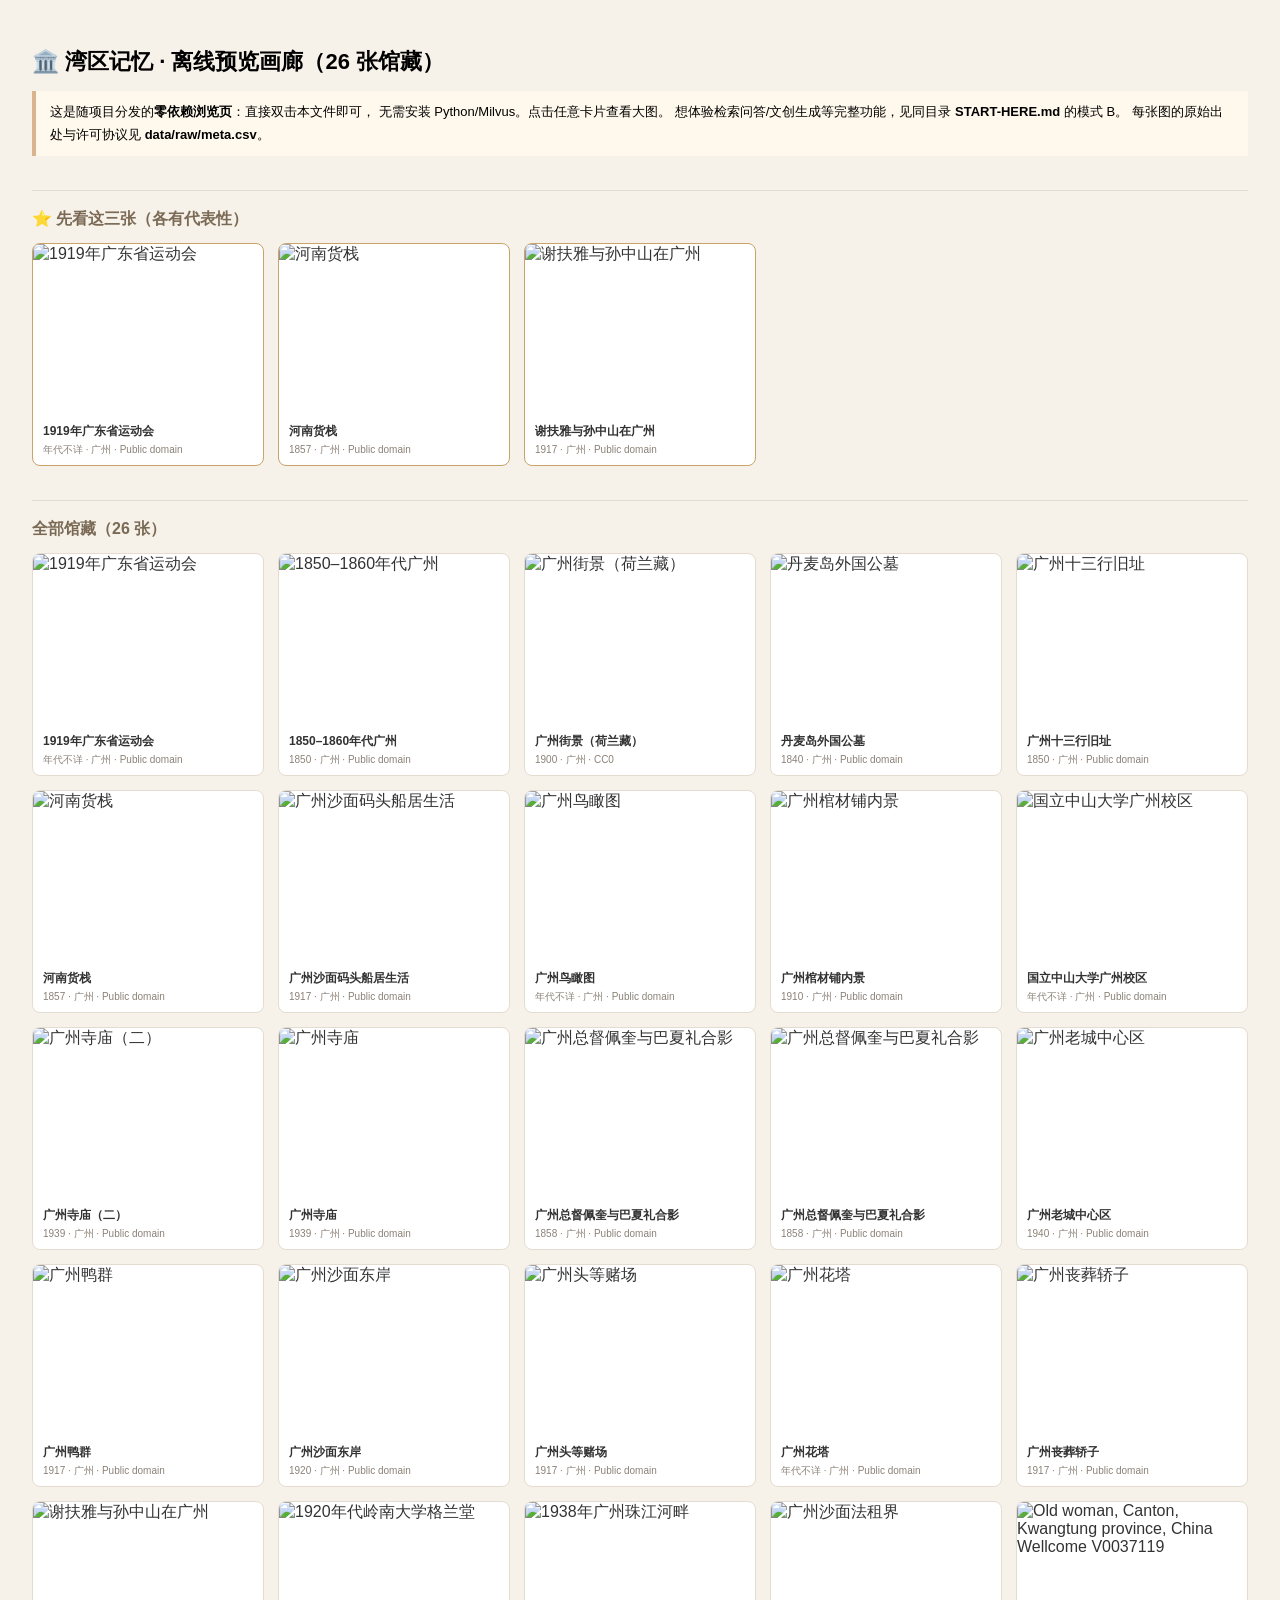
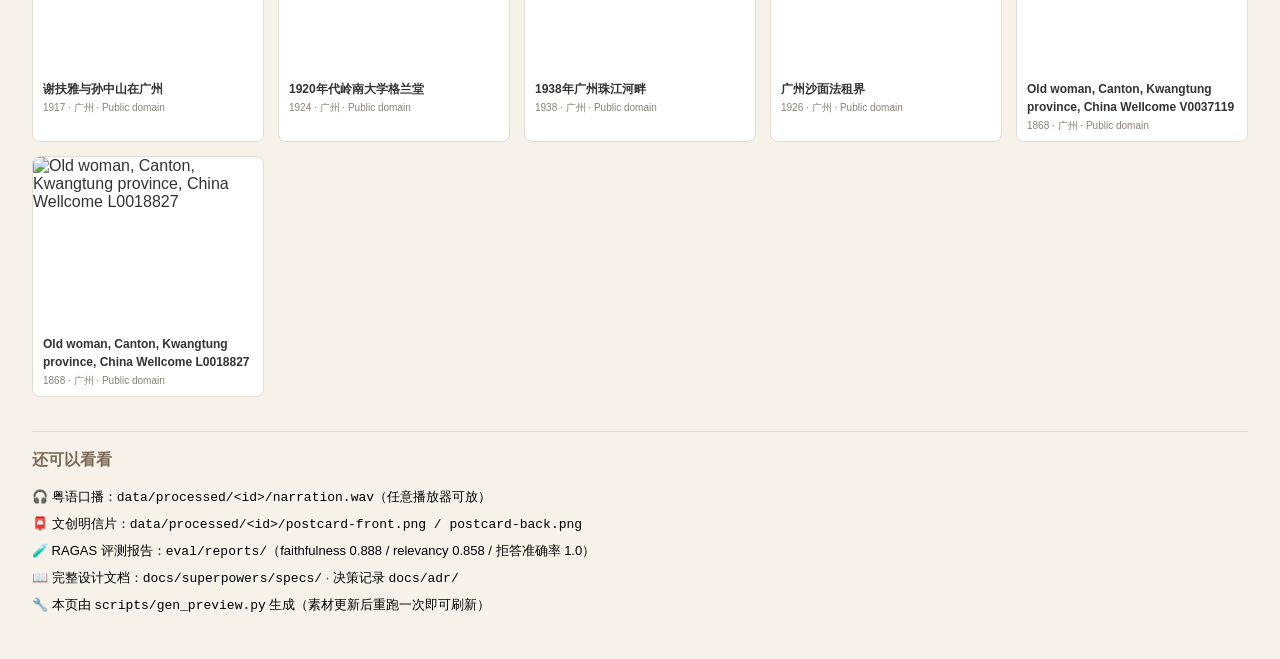
==== 预览.html @ 746954f0 "docs: 新增 START-HERE 导览与零依赖预览画廊(预览.html)+生成脚本" ====
<!DOCTYPE html>
<html lang="zh-CN">
<head>
<meta charset="utf-8">
<meta name="viewport" content="width=device-width, initial-scale=1">
<title>湾区记忆 · 离线预览画廊</title>
<style>
body{font-family:"Microsoft YaHei",sans-serif;background:#f7f2e9;margin:0;
padding:32px;max-width:1280px;margin-inline:auto}
h1{font-size:22px} h2{font-size:16px;color:#7a6a55;border-top:1px solid #e4dcd0;
padding-top:18px;margin-top:34px}
.note{background:#fff8ec;border-left:4px solid #d9b48f;padding:10px 14px;
font-size:13px;line-height:1.7}
.grid{display:grid;grid-template-columns:repeat(auto-fill,minmax(210px,1fr));
gap:14px}
.card{display:block;text-decoration:none;color:#333;background:#fff;
border-radius:8px;overflow:hidden;border:1px solid #e4dcd0}
.card img{width:100%;height:170px;object-fit:cover;display:block}
.card div{padding:8px 10px;font-size:12px;line-height:1.5}
.card small{color:#8a8177;display:block;margin-top:2px}
.picks .card{border-color:#c9a36a}
</style>
</head>
<body>
<h1>🏛️ 湾区记忆 · 离线预览画廊（26 张馆藏）</h1>
<p class="note">这是随项目分发的<b>零依赖浏览页</b>：直接双击本文件即可，
无需安装 Python/Milvus。点击任意卡片查看大图。
想体验检索问答/文创生成等完整功能，见同目录 <b>START-HERE.md</b> 的模式 B。
每张图的原始出处与许可协议见 <b>data/raw/meta.csv</b>。</p>

<h2>⭐ 先看这三张（各有代表性）</h2>
<div class="grid picks"><a class="card" target="_blank" href="../data/processed/gz_file1919jpg_006/enhanced.jpg"><img loading="lazy" src="../data/processed/gz_file1919jpg_006/enhanced.jpg" alt="1919年广东省运动会"><div><strong>1919年广东省运动会</strong><small>年代不详 · 广州 · Public domain</small></div></a><a class="card" target="_blank" href="../data/processed/gz_filegodownsinhonamjp_031/colorized.jpg"><img loading="lazy" src="../data/processed/gz_filegodownsinhonamjp_031/colorized.jpg" alt="河南货栈"><div><strong>河南货栈</strong><small>1857 · 广州 · Public domain</small></div></a><a class="card" target="_blank" href="../data/processed/gz_filegsherwoodeddysun_048/enhanced.jpg"><img loading="lazy" src="../data/processed/gz_filegsherwoodeddysun_048/enhanced.jpg" alt="谢扶雅与孙中山在广州"><div><strong>谢扶雅与孙中山在广州</strong><small>1917 · 广州 · Public domain</small></div></a></div>

<h2>全部馆藏（26 张）</h2>
<div class="grid"><a class="card" target="_blank" href="../data/processed/gz_file1919jpg_006/enhanced.jpg"><img loading="lazy" src="../data/processed/gz_file1919jpg_006/enhanced.jpg" alt="1919年广东省运动会"><div><strong>1919年广东省运动会</strong><small>年代不详 · 广州 · Public domain</small></div></a><a class="card" target="_blank" href="../data/processed/gz_filecantoninthe18506_018/colorized.jpg"><img loading="lazy" src="../data/processed/gz_filecantoninthe18506_018/colorized.jpg" alt="1850–1860年代广州"><div><strong>1850–1860年代广州</strong><small>1850 · 广州 · Public domain</small></div></a><a class="card" target="_blank" href="../data/processed/gz_fileeenstraatinguang_025/colorized.jpg"><img loading="lazy" src="../data/processed/gz_fileeenstraatinguang_025/colorized.jpg" alt="广州街景（荷兰藏）"><div><strong>广州街景（荷兰藏）</strong><small>1900 · 广州 · CC0</small></div></a><a class="card" target="_blank" href="../data/processed/gz_fileforeigncemeteryo_026/colorized.jpg"><img loading="lazy" src="../data/processed/gz_fileforeigncemeteryo_026/colorized.jpg" alt="丹麦岛外国公墓"><div><strong>丹麦岛外国公墓</strong><small>1840 · 广州 · Public domain</small></div></a><a class="card" target="_blank" href="../data/processed/gz_fileforeignfactorysi_027/colorized.jpg"><img loading="lazy" src="../data/processed/gz_fileforeignfactorysi_027/colorized.jpg" alt="广州十三行旧址"><div><strong>广州十三行旧址</strong><small>1850 · 广州 · Public domain</small></div></a><a class="card" target="_blank" href="../data/processed/gz_filegodownsinhonamjp_031/colorized.jpg"><img loading="lazy" src="../data/processed/gz_filegodownsinhonamjp_031/colorized.jpg" alt="河南货栈"><div><strong>河南货栈</strong><small>1857 · 广州 · Public domain</small></div></a><a class="card" target="_blank" href="../data/processed/gz_fileboatlifefrombund_034/colorized.jpg"><img loading="lazy" src="../data/processed/gz_fileboatlifefrombund_034/colorized.jpg" alt="广州沙面码头船居生活"><div><strong>广州沙面码头船居生活</strong><small>1917 · 广州 · Public domain</small></div></a><a class="card" target="_blank" href="../data/processed/gz_filecantonbirdseyevi_035/colorized.jpg"><img loading="lazy" src="../data/processed/gz_filecantonbirdseyevi_035/colorized.jpg" alt="广州鸟瞰图"><div><strong>广州鸟瞰图</strong><small>年代不详 · 广州 · Public domain</small></div></a><a class="card" target="_blank" href="../data/processed/gz_filecantoninteriorof_036/colorized.jpg"><img loading="lazy" src="../data/processed/gz_filecantoninteriorof_036/colorized.jpg" alt="广州棺材铺内景"><div><strong>广州棺材铺内景</strong><small>1910 · 广州 · Public domain</small></div></a><a class="card" target="_blank" href="../data/processed/gz_filecantonnationalsu_037/colorized.jpg"><img loading="lazy" src="../data/processed/gz_filecantonnationalsu_037/colorized.jpg" alt="国立中山大学广州校区"><div><strong>国立中山大学广州校区</strong><small>年代不详 · 广州 · Public domain</small></div></a><a class="card" target="_blank" href="../data/processed/gz_filecantontemple2jpg_038/colorized.jpg"><img loading="lazy" src="../data/processed/gz_filecantontemple2jpg_038/colorized.jpg" alt="广州寺庙（二）"><div><strong>广州寺庙（二）</strong><small>1939 · 广州 · Public domain</small></div></a><a class="card" target="_blank" href="../data/processed/gz_filecantontemplejpg_039/colorized.jpg"><img loading="lazy" src="../data/processed/gz_filecantontemplejpg_039/colorized.jpg" alt="广州寺庙"><div><strong>广州寺庙</strong><small>1939 · 广州 · Public domain</small></div></a><a class="card" target="_blank" href="../data/processed/gz_filecantonportraitso_040/colorized.jpg"><img loading="lazy" src="../data/processed/gz_filecantonportraitso_040/colorized.jpg" alt="广州总督佩奎与巴夏礼合影"><div><strong>广州总督佩奎与巴夏礼合影</strong><small>1858 · 广州 · Public domain</small></div></a><a class="card" target="_blank" href="../data/processed/gz_filecantonportraitso_041/colorized.jpg"><img loading="lazy" src="../data/processed/gz_filecantonportraitso_041/colorized.jpg" alt="广州总督佩奎与巴夏礼合影"><div><strong>广州总督佩奎与巴夏礼合影</strong><small>1858 · 广州 · Public domain</small></div></a><a class="card" target="_blank" href="../data/processed/gz_filedowntowncantonjp_042/colorized.jpg"><img loading="lazy" src="../data/processed/gz_filedowntowncantonjp_042/colorized.jpg" alt="广州老城中心区"><div><strong>广州老城中心区</strong><small>1940 · 广州 · Public domain</small></div></a><a class="card" target="_blank" href="../data/processed/gz_fileducksofcantonjpg_043/colorized.jpg"><img loading="lazy" src="../data/processed/gz_fileducksofcantonjpg_043/colorized.jpg" alt="广州鸭群"><div><strong>广州鸭群</strong><small>1917 · 广州 · Public domain</small></div></a><a class="card" target="_blank" href="../data/processed/gz_fileeastbundcantonjp_044/colorized.jpg"><img loading="lazy" src="../data/processed/gz_fileeastbundcantonjp_044/colorized.jpg" alt="广州沙面东岸"><div><strong>广州沙面东岸</strong><small>1920 · 广州 · Public domain</small></div></a><a class="card" target="_blank" href="../data/processed/gz_filefirstclassgambli_045/colorized.jpg"><img loading="lazy" src="../data/processed/gz_filefirstclassgambli_045/colorized.jpg" alt="广州头等赌场"><div><strong>广州头等赌场</strong><small>1917 · 广州 · Public domain</small></div></a><a class="card" target="_blank" href="../data/processed/gz_fileflowerpagodacant_046/colorized.jpg"><img loading="lazy" src="../data/processed/gz_fileflowerpagodacant_046/colorized.jpg" alt="广州花塔"><div><strong>广州花塔</strong><small>年代不详 · 广州 · Public domain</small></div></a><a class="card" target="_blank" href="../data/processed/gz_filefuneralchaircant_047/colorized.jpg"><img loading="lazy" src="../data/processed/gz_filefuneralchaircant_047/colorized.jpg" alt="广州丧葬轿子"><div><strong>广州丧葬轿子</strong><small>1917 · 广州 · Public domain</small></div></a><a class="card" target="_blank" href="../data/processed/gz_filegsherwoodeddysun_048/enhanced.jpg"><img loading="lazy" src="../data/processed/gz_filegsherwoodeddysun_048/enhanced.jpg" alt="谢扶雅与孙中山在广州"><div><strong>谢扶雅与孙中山在广州</strong><small>1917 · 广州 · Public domain</small></div></a><a class="card" target="_blank" href="../data/processed/gz_filegranthallcantonc_049/colorized.jpg"><img loading="lazy" src="../data/processed/gz_filegranthallcantonc_049/colorized.jpg" alt="1920年代岭南大学格兰堂"><div><strong>1920年代岭南大学格兰堂</strong><small>1924 · 广州 · Public domain</small></div></a><a class="card" target="_blank" href="../data/processed/gz_fileatariveringuangz_054/colorized.jpg"><img loading="lazy" src="../data/processed/gz_fileatariveringuangz_054/colorized.jpg" alt="1938年广州珠江河畔"><div><strong>1938年广州珠江河畔</strong><small>1938 · 广州 · Public domain</small></div></a><a class="card" target="_blank" href="../data/processed/gz_filecantonconcession_055/enhanced.jpg"><img loading="lazy" src="../data/processed/gz_filecantonconcession_055/enhanced.jpg" alt="广州沙面法租界"><div><strong>广州沙面法租界</strong><small>1926 · 广州 · Public domain</small></div></a><a class="card" target="_blank" href="../data/processed/commons_old_woman_canton_kwangtung_province_chin_25997/colorized.jpg"><img loading="lazy" src="../data/processed/commons_old_woman_canton_kwangtung_province_chin_25997/colorized.jpg" alt="Old woman, Canton, Kwangtung province, China Wellcome V0037119"><div><strong>Old woman, Canton, Kwangtung province, China Wellcome V0037119</strong><small>1868 · 广州 · Public domain</small></div></a><a class="card" target="_blank" href="../data/processed/commons_old_woman_canton_kwangtung_province_chin_26000/colorized.jpg"><img loading="lazy" src="../data/processed/commons_old_woman_canton_kwangtung_province_chin_26000/colorized.jpg" alt="Old woman, Canton, Kwangtung province, China Wellcome L0018827"><div><strong>Old woman, Canton, Kwangtung province, China Wellcome L0018827</strong><small>1868 · 广州 · Public domain</small></div></a></div>

<h2>还可以看看</h2>
<p style="font-size:13px;line-height:2">
🎧 粤语口播：<code>data/processed/&lt;id&gt;/narration.wav</code>（任意播放器可放）
<br>📮 文创明信片：<code>data/processed/&lt;id&gt;/postcard-front.png / postcard-back.png</code>
<br>🧪 RAGAS 评测报告：<code>eval/reports/</code>（faithfulness 0.888 / relevancy 0.858 / 拒答准确率 1.0）
<br>📖 完整设计文档：<code>docs/superpowers/specs/</code> · 决策记录 <code>docs/adr/</code>
<br>🔧 本页由 <code>scripts/gen_preview.py</code> 生成（素材更新后重跑一次即可刷新）</p>
</body>
</html>
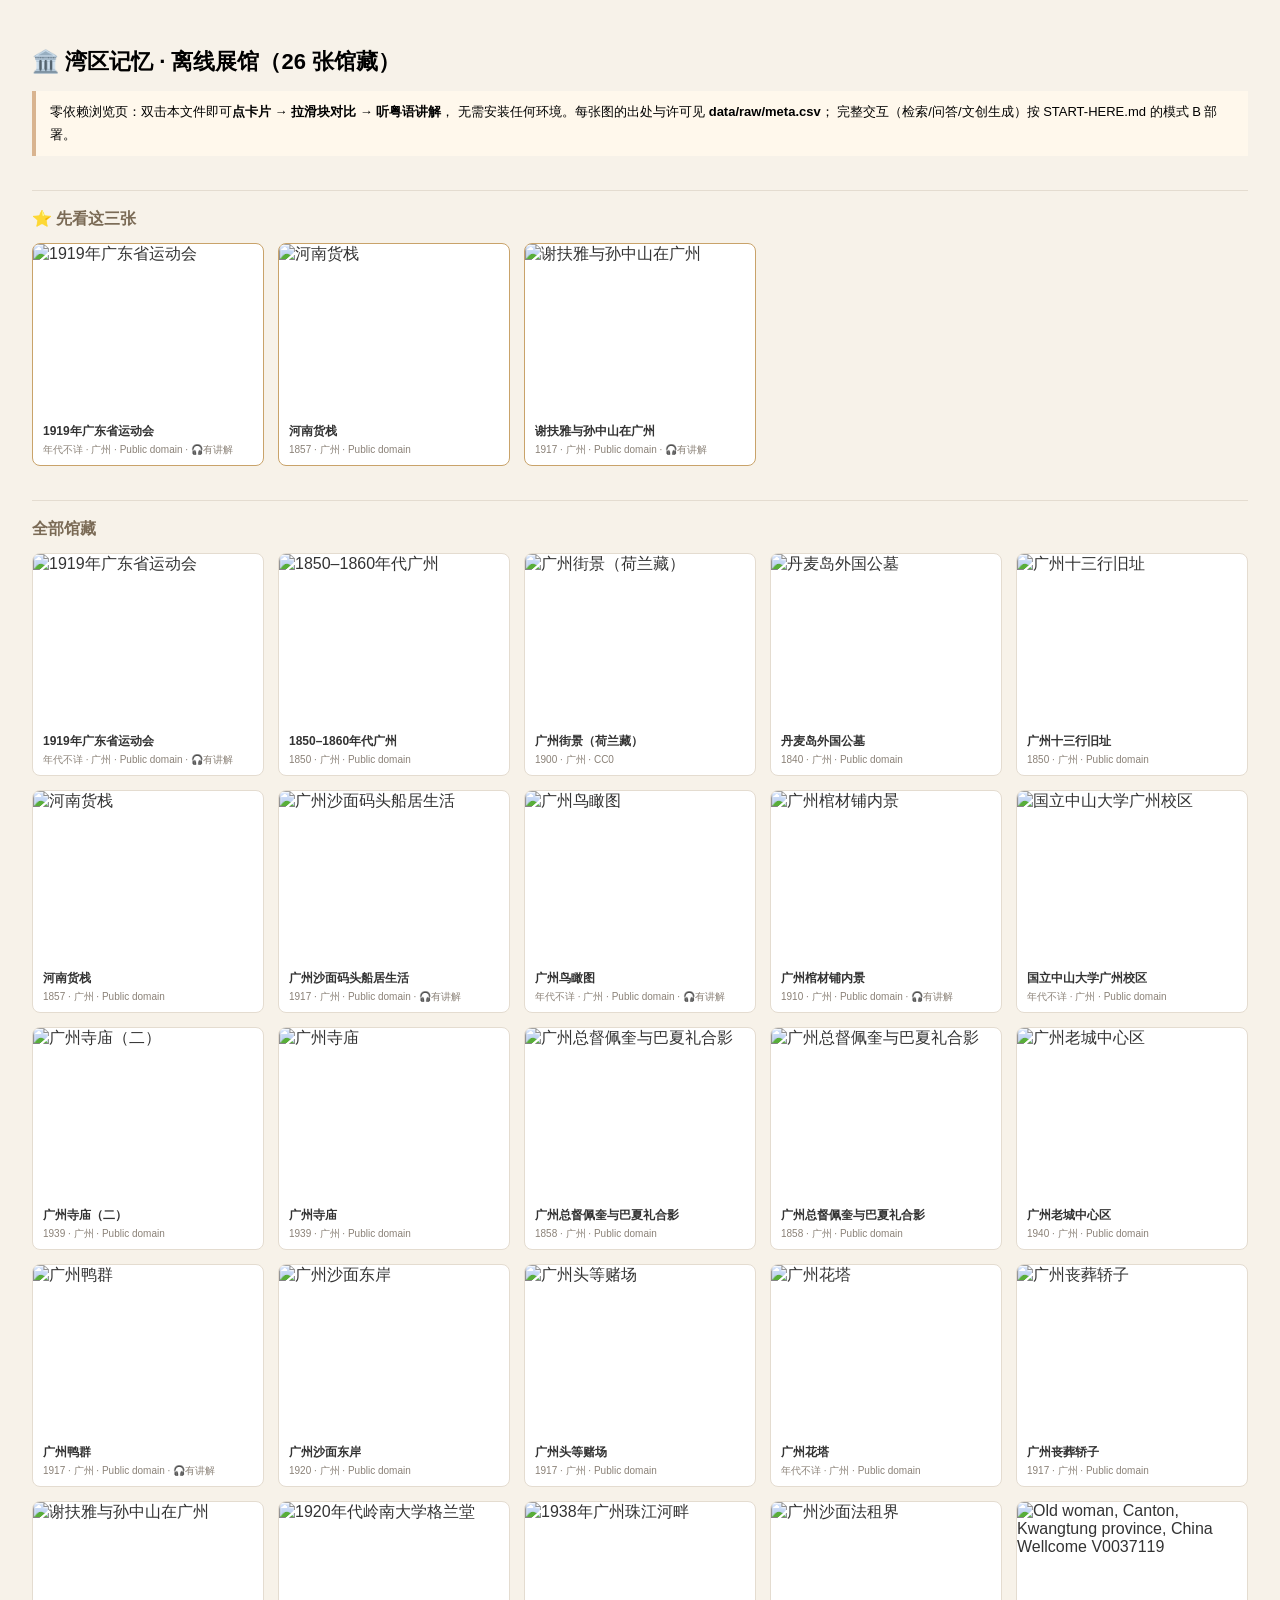
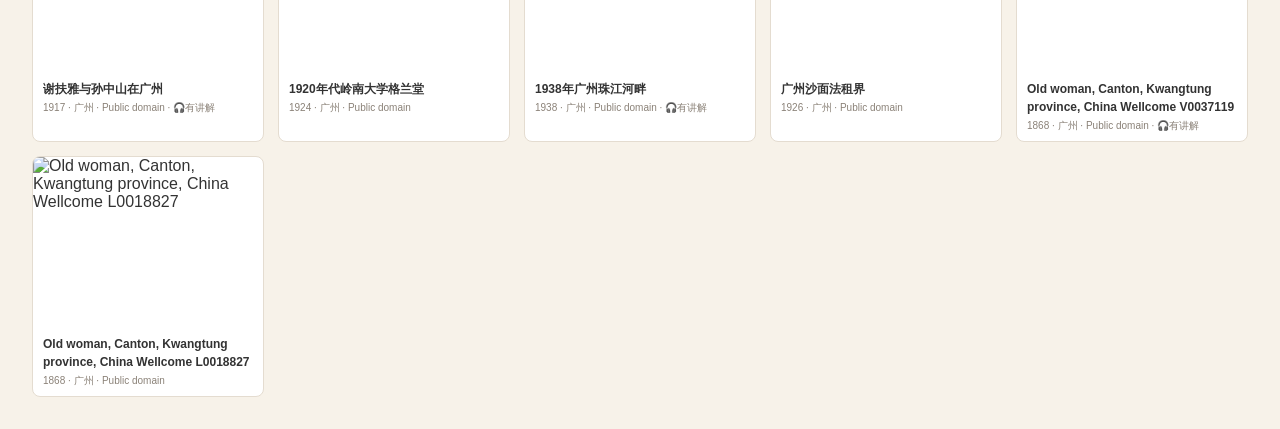
==== commit f1d5af14: "feat: 预览画廊升级离线展馆——点卡片弹滑块对比+口播播放器+文创链接" ====
--- a/预览.html
+++ b/预览.html
@@ -1,9 +1,8 @@
 <!DOCTYPE html>
-<html lang="zh-CN">
-<head>
+<html lang="zh-CN"><head>
 <meta charset="utf-8">
 <meta name="viewport" content="width=device-width, initial-scale=1">
-<title>湾区记忆 · 离线预览画廊</title>
+<title>湾区记忆 · 离线展馆</title>
 <style>
 body{font-family:"Microsoft YaHei",sans-serif;background:#f7f2e9;margin:0;
 padding:32px;max-width:1280px;margin-inline:auto}
@@ -19,27 +18,77 @@
 .card div{padding:8px 10px;font-size:12px;line-height:1.5}
 .card small{color:#8a8177;display:block;margin-top:2px}
 .picks .card{border-color:#c9a36a}
-</style>
-</head>
-<body>
-<h1>🏛️ 湾区记忆 · 离线预览画廊（26 张馆藏）</h1>
-<p class="note">这是随项目分发的<b>零依赖浏览页</b>：直接双击本文件即可，
-无需安装 Python/Milvus。点击任意卡片查看大图。
-想体验检索问答/文创生成等完整功能，见同目录 <b>START-HERE.md</b> 的模式 B。
-每张图的原始出处与许可协议见 <b>data/raw/meta.csv</b>。</p>
+#mask{position:fixed;inset:0;background:rgba(0,0,0,.55);display:none;z-index:50}
+#modal{position:fixed;inset:5% 3%;background:#fffaf1;border-radius:10px;
+overflow:auto;padding:18px 22px;display:none;z-index:51;box-shadow:0 8px 40px #0007}
+.cmp{position:relative;width:min(680px,100%);margin:12px auto}
+.cmp img{width:100%;display:block}
+.cmp .b{position:absolute;inset:0;clip-path:inset(0 50% 0 0)}
+.cmp input[type=range]{width:min(680px,100%);display:block;margin:6px auto}
+.lbl{text-align:center;font-size:12px;color:#8a8177}
+.meta{font-size:13px;line-height:1.9;color:#444}
+.linkout{font-size:12px;margin-right:10px}
+</style></head><body>
+<h1>🏛️ 湾区记忆 · 离线展馆（26 张馆藏）</h1>
+<p class="note">零依赖浏览页：双击本文件即可<b>点卡片 → 拉滑块对比 → 听粤语讲解</b>，
+无需安装任何环境。每张图的出处与许可见 <b>data/raw/meta.csv</b>；
+完整交互（检索/问答/文创生成）按 START-HERE.md 的模式 B 部署。</p>
+<h2>⭐ 先看这三张</h2><div class="grid picks"><a class="card" href="#" data-pid="gz_file1919jpg_006" onclick="openDetail(this.dataset.pid);return false;"><img loading="lazy" src="data/processed/gz_file1919jpg_006/enhanced.jpg" alt="1919年广东省运动会"><div><strong>1919年广东省运动会</strong><small>年代不详 · 广州 · Public domain · 🎧有讲解</small></div></a><a class="card" href="#" data-pid="gz_filegodownsinhonamjp_031" onclick="openDetail(this.dataset.pid);return false;"><img loading="lazy" src="data/processed/gz_filegodownsinhonamjp_031/colorized.jpg" alt="河南货栈"><div><strong>河南货栈</strong><small>1857 · 广州 · Public domain</small></div></a><a class="card" href="#" data-pid="gz_filegsherwoodeddysun_048" onclick="openDetail(this.dataset.pid);return false;"><img loading="lazy" src="data/processed/gz_filegsherwoodeddysun_048/enhanced.jpg" alt="谢扶雅与孙中山在广州"><div><strong>谢扶雅与孙中山在广州</strong><small>1917 · 广州 · Public domain · 🎧有讲解</small></div></a></div>
+<h2>全部馆藏</h2><div class="grid"><a class="card" href="#" data-pid="gz_file1919jpg_006" onclick="openDetail(this.dataset.pid);return false;"><img loading="lazy" src="data/processed/gz_file1919jpg_006/enhanced.jpg" alt="1919年广东省运动会"><div><strong>1919年广东省运动会</strong><small>年代不详 · 广州 · Public domain · 🎧有讲解</small></div></a><a class="card" href="#" data-pid="gz_filecantoninthe18506_018" onclick="openDetail(this.dataset.pid);return false;"><img loading="lazy" src="data/processed/gz_filecantoninthe18506_018/colorized.jpg" alt="1850–1860年代广州"><div><strong>1850–1860年代广州</strong><small>1850 · 广州 · Public domain</small></div></a><a class="card" href="#" data-pid="gz_fileeenstraatinguang_025" onclick="openDetail(this.dataset.pid);return false;"><img loading="lazy" src="data/processed/gz_fileeenstraatinguang_025/colorized.jpg" alt="广州街景（荷兰藏）"><div><strong>广州街景（荷兰藏）</strong><small>1900 · 广州 · CC0</small></div></a><a class="card" href="#" data-pid="gz_fileforeigncemeteryo_026" onclick="openDetail(this.dataset.pid);return false;"><img loading="lazy" src="data/processed/gz_fileforeigncemeteryo_026/colorized.jpg" alt="丹麦岛外国公墓"><div><strong>丹麦岛外国公墓</strong><small>1840 · 广州 · Public domain</small></div></a><a class="card" href="#" data-pid="gz_fileforeignfactorysi_027" onclick="openDetail(this.dataset.pid);return false;"><img loading="lazy" src="data/processed/gz_fileforeignfactorysi_027/colorized.jpg" alt="广州十三行旧址"><div><strong>广州十三行旧址</strong><small>1850 · 广州 · Public domain</small></div></a><a class="card" href="#" data-pid="gz_filegodownsinhonamjp_031" onclick="openDetail(this.dataset.pid);return false;"><img loading="lazy" src="data/processed/gz_filegodownsinhonamjp_031/colorized.jpg" alt="河南货栈"><div><strong>河南货栈</strong><small>1857 · 广州 · Public domain</small></div></a><a class="card" href="#" data-pid="gz_fileboatlifefrombund_034" onclick="openDetail(this.dataset.pid);return false;"><img loading="lazy" src="data/processed/gz_fileboatlifefrombund_034/colorized.jpg" alt="广州沙面码头船居生活"><div><strong>广州沙面码头船居生活</strong><small>1917 · 广州 · Public domain · 🎧有讲解</small></div></a><a class="card" href="#" data-pid="gz_filecantonbirdseyevi_035" onclick="openDetail(this.dataset.pid);return false;"><img loading="lazy" src="data/processed/gz_filecantonbirdseyevi_035/colorized.jpg" alt="广州鸟瞰图"><div><strong>广州鸟瞰图</strong><small>年代不详 · 广州 · Public domain · 🎧有讲解</small></div></a><a class="card" href="#" data-pid="gz_filecantoninteriorof_036" onclick="openDetail(this.dataset.pid);return false;"><img loading="lazy" src="data/processed/gz_filecantoninteriorof_036/colorized.jpg" alt="广州棺材铺内景"><div><strong>广州棺材铺内景</strong><small>1910 · 广州 · Public domain · 🎧有讲解</small></div></a><a class="card" href="#" data-pid="gz_filecantonnationalsu_037" onclick="openDetail(this.dataset.pid);return false;"><img loading="lazy" src="data/processed/gz_filecantonnationalsu_037/colorized.jpg" alt="国立中山大学广州校区"><div><strong>国立中山大学广州校区</strong><small>年代不详 · 广州 · Public domain</small></div></a><a class="card" href="#" data-pid="gz_filecantontemple2jpg_038" onclick="openDetail(this.dataset.pid);return false;"><img loading="lazy" src="data/processed/gz_filecantontemple2jpg_038/colorized.jpg" alt="广州寺庙（二）"><div><strong>广州寺庙（二）</strong><small>1939 · 广州 · Public domain</small></div></a><a class="card" href="#" data-pid="gz_filecantontemplejpg_039" onclick="openDetail(this.dataset.pid);return false;"><img loading="lazy" src="data/processed/gz_filecantontemplejpg_039/colorized.jpg" alt="广州寺庙"><div><strong>广州寺庙</strong><small>1939 · 广州 · Public domain</small></div></a><a class="card" href="#" data-pid="gz_filecantonportraitso_040" onclick="openDetail(this.dataset.pid);return false;"><img loading="lazy" src="data/processed/gz_filecantonportraitso_040/colorized.jpg" alt="广州总督佩奎与巴夏礼合影"><div><strong>广州总督佩奎与巴夏礼合影</strong><small>1858 · 广州 · Public domain</small></div></a><a class="card" href="#" data-pid="gz_filecantonportraitso_041" onclick="openDetail(this.dataset.pid);return false;"><img loading="lazy" src="data/processed/gz_filecantonportraitso_041/colorized.jpg" alt="广州总督佩奎与巴夏礼合影"><div><strong>广州总督佩奎与巴夏礼合影</strong><small>1858 · 广州 · Public domain</small></div></a><a class="card" href="#" data-pid="gz_filedowntowncantonjp_042" onclick="openDetail(this.dataset.pid);return false;"><img loading="lazy" src="data/processed/gz_filedowntowncantonjp_042/colorized.jpg" alt="广州老城中心区"><div><strong>广州老城中心区</strong><small>1940 · 广州 · Public domain</small></div></a><a class="card" href="#" data-pid="gz_fileducksofcantonjpg_043" onclick="openDetail(this.dataset.pid);return false;"><img loading="lazy" src="data/processed/gz_fileducksofcantonjpg_043/colorized.jpg" alt="广州鸭群"><div><strong>广州鸭群</strong><small>1917 · 广州 · Public domain · 🎧有讲解</small></div></a><a class="card" href="#" data-pid="gz_fileeastbundcantonjp_044" onclick="openDetail(this.dataset.pid);return false;"><img loading="lazy" src="data/processed/gz_fileeastbundcantonjp_044/colorized.jpg" alt="广州沙面东岸"><div><strong>广州沙面东岸</strong><small>1920 · 广州 · Public domain</small></div></a><a class="card" href="#" data-pid="gz_filefirstclassgambli_045" onclick="openDetail(this.dataset.pid);return false;"><img loading="lazy" src="data/processed/gz_filefirstclassgambli_045/colorized.jpg" alt="广州头等赌场"><div><strong>广州头等赌场</strong><small>1917 · 广州 · Public domain</small></div></a><a class="card" href="#" data-pid="gz_fileflowerpagodacant_046" onclick="openDetail(this.dataset.pid);return false;"><img loading="lazy" src="data/processed/gz_fileflowerpagodacant_046/colorized.jpg" alt="广州花塔"><div><strong>广州花塔</strong><small>年代不详 · 广州 · Public domain</small></div></a><a class="card" href="#" data-pid="gz_filefuneralchaircant_047" onclick="openDetail(this.dataset.pid);return false;"><img loading="lazy" src="data/processed/gz_filefuneralchaircant_047/colorized.jpg" alt="广州丧葬轿子"><div><strong>广州丧葬轿子</strong><small>1917 · 广州 · Public domain</small></div></a><a class="card" href="#" data-pid="gz_filegsherwoodeddysun_048" onclick="openDetail(this.dataset.pid);return false;"><img loading="lazy" src="data/processed/gz_filegsherwoodeddysun_048/enhanced.jpg" alt="谢扶雅与孙中山在广州"><div><strong>谢扶雅与孙中山在广州</strong><small>1917 · 广州 · Public domain · 🎧有讲解</small></div></a><a class="card" href="#" data-pid="gz_filegranthallcantonc_049" onclick="openDetail(this.dataset.pid);return false;"><img loading="lazy" src="data/processed/gz_filegranthallcantonc_049/colorized.jpg" alt="1920年代岭南大学格兰堂"><div><strong>1920年代岭南大学格兰堂</strong><small>1924 · 广州 · Public domain</small></div></a><a class="card" href="#" data-pid="gz_fileatariveringuangz_054" onclick="openDetail(this.dataset.pid);return false;"><img loading="lazy" src="data/processed/gz_fileatariveringuangz_054/colorized.jpg" alt="1938年广州珠江河畔"><div><strong>1938年广州珠江河畔</strong><small>1938 · 广州 · Public domain · 🎧有讲解</small></div></a><a class="card" href="#" data-pid="gz_filecantonconcession_055" onclick="openDetail(this.dataset.pid);return false;"><img loading="lazy" src="data/processed/gz_filecantonconcession_055/enhanced.jpg" alt="广州沙面法租界"><div><strong>广州沙面法租界</strong><small>1926 · 广州 · Public domain</small></div></a><a class="card" href="#" data-pid="commons_old_woman_canton_kwangtung_province_chin_25997" onclick="openDetail(this.dataset.pid);return false;"><img loading="lazy" src="data/processed/commons_old_woman_canton_kwangtung_province_chin_25997/colorized.jpg" alt="Old woman, Canton, Kwangtung province, China Wellcome V0037119"><div><strong>Old woman, Canton, Kwangtung province, China Wellcome V0037119</strong><small>1868 · 广州 · Public domain · 🎧有讲解</small></div></a><a class="card" href="#" data-pid="commons_old_woman_canton_kwangtung_province_chin_26000" onclick="openDetail(this.dataset.pid);return false;"><img loading="lazy" src="data/processed/commons_old_woman_canton_kwangtung_province_chin_26000/colorized.jpg" alt="Old woman, Canton, Kwangtung province, China Wellcome L0018827"><div><strong>Old woman, Canton, Kwangtung province, China Wellcome L0018827</strong><small>1868 · 广州 · Public domain</small></div></a></div>
 
-<h2>⭐ 先看这三张（各有代表性）</h2>
-<div class="grid picks"><a class="card" target="_blank" href="../data/processed/gz_file1919jpg_006/enhanced.jpg"><img loading="lazy" src="../data/processed/gz_file1919jpg_006/enhanced.jpg" alt="1919年广东省运动会"><div><strong>1919年广东省运动会</strong><small>年代不详 · 广州 · Public domain</small></div></a><a class="card" target="_blank" href="../data/processed/gz_filegodownsinhonamjp_031/colorized.jpg"><img loading="lazy" src="../data/processed/gz_filegodownsinhonamjp_031/colorized.jpg" alt="河南货栈"><div><strong>河南货栈</strong><small>1857 · 广州 · Public domain</small></div></a><a class="card" target="_blank" href="../data/processed/gz_filegsherwoodeddysun_048/enhanced.jpg"><img loading="lazy" src="../data/processed/gz_filegsherwoodeddysun_048/enhanced.jpg" alt="谢扶雅与孙中山在广州"><div><strong>谢扶雅与孙中山在广州</strong><small>1917 · 广州 · Public domain</small></div></a></div>
-
-<h2>全部馆藏（26 张）</h2>
-<div class="grid"><a class="card" target="_blank" href="../data/processed/gz_file1919jpg_006/enhanced.jpg"><img loading="lazy" src="../data/processed/gz_file1919jpg_006/enhanced.jpg" alt="1919年广东省运动会"><div><strong>1919年广东省运动会</strong><small>年代不详 · 广州 · Public domain</small></div></a><a class="card" target="_blank" href="../data/processed/gz_filecantoninthe18506_018/colorized.jpg"><img loading="lazy" src="../data/processed/gz_filecantoninthe18506_018/colorized.jpg" alt="1850–1860年代广州"><div><strong>1850–1860年代广州</strong><small>1850 · 广州 · Public domain</small></div></a><a class="card" target="_blank" href="../data/processed/gz_fileeenstraatinguang_025/colorized.jpg"><img loading="lazy" src="../data/processed/gz_fileeenstraatinguang_025/colorized.jpg" alt="广州街景（荷兰藏）"><div><strong>广州街景（荷兰藏）</strong><small>1900 · 广州 · CC0</small></div></a><a class="card" target="_blank" href="../data/processed/gz_fileforeigncemeteryo_026/colorized.jpg"><img loading="lazy" src="../data/processed/gz_fileforeigncemeteryo_026/colorized.jpg" alt="丹麦岛外国公墓"><div><strong>丹麦岛外国公墓</strong><small>1840 · 广州 · Public domain</small></div></a><a class="card" target="_blank" href="../data/processed/gz_fileforeignfactorysi_027/colorized.jpg"><img loading="lazy" src="../data/processed/gz_fileforeignfactorysi_027/colorized.jpg" alt="广州十三行旧址"><div><strong>广州十三行旧址</strong><small>1850 · 广州 · Public domain</small></div></a><a class="card" target="_blank" href="../data/processed/gz_filegodownsinhonamjp_031/colorized.jpg"><img loading="lazy" src="../data/processed/gz_filegodownsinhonamjp_031/colorized.jpg" alt="河南货栈"><div><strong>河南货栈</strong><small>1857 · 广州 · Public domain</small></div></a><a class="card" target="_blank" href="../data/processed/gz_fileboatlifefrombund_034/colorized.jpg"><img loading="lazy" src="../data/processed/gz_fileboatlifefrombund_034/colorized.jpg" alt="广州沙面码头船居生活"><div><strong>广州沙面码头船居生活</strong><small>1917 · 广州 · Public domain</small></div></a><a class="card" target="_blank" href="../data/processed/gz_filecantonbirdseyevi_035/colorized.jpg"><img loading="lazy" src="../data/processed/gz_filecantonbirdseyevi_035/colorized.jpg" alt="广州鸟瞰图"><div><strong>广州鸟瞰图</strong><small>年代不详 · 广州 · Public domain</small></div></a><a class="card" target="_blank" href="../data/processed/gz_filecantoninteriorof_036/colorized.jpg"><img loading="lazy" src="../data/processed/gz_filecantoninteriorof_036/colorized.jpg" alt="广州棺材铺内景"><div><strong>广州棺材铺内景</strong><small>1910 · 广州 · Public domain</small></div></a><a class="card" target="_blank" href="../data/processed/gz_filecantonnationalsu_037/colorized.jpg"><img loading="lazy" src="../data/processed/gz_filecantonnationalsu_037/colorized.jpg" alt="国立中山大学广州校区"><div><strong>国立中山大学广州校区</strong><small>年代不详 · 广州 · Public domain</small></div></a><a class="card" target="_blank" href="../data/processed/gz_filecantontemple2jpg_038/colorized.jpg"><img loading="lazy" src="../data/processed/gz_filecantontemple2jpg_038/colorized.jpg" alt="广州寺庙（二）"><div><strong>广州寺庙（二）</strong><small>1939 · 广州 · Public domain</small></div></a><a class="card" target="_blank" href="../data/processed/gz_filecantontemplejpg_039/colorized.jpg"><img loading="lazy" src="../data/processed/gz_filecantontemplejpg_039/colorized.jpg" alt="广州寺庙"><div><strong>广州寺庙</strong><small>1939 · 广州 · Public domain</small></div></a><a class="card" target="_blank" href="../data/processed/gz_filecantonportraitso_040/colorized.jpg"><img loading="lazy" src="../data/processed/gz_filecantonportraitso_040/colorized.jpg" alt="广州总督佩奎与巴夏礼合影"><div><strong>广州总督佩奎与巴夏礼合影</strong><small>1858 · 广州 · Public domain</small></div></a><a class="card" target="_blank" href="../data/processed/gz_filecantonportraitso_041/colorized.jpg"><img loading="lazy" src="../data/processed/gz_filecantonportraitso_041/colorized.jpg" alt="广州总督佩奎与巴夏礼合影"><div><strong>广州总督佩奎与巴夏礼合影</strong><small>1858 · 广州 · Public domain</small></div></a><a class="card" target="_blank" href="../data/processed/gz_filedowntowncantonjp_042/colorized.jpg"><img loading="lazy" src="../data/processed/gz_filedowntowncantonjp_042/colorized.jpg" alt="广州老城中心区"><div><strong>广州老城中心区</strong><small>1940 · 广州 · Public domain</small></div></a><a class="card" target="_blank" href="../data/processed/gz_fileducksofcantonjpg_043/colorized.jpg"><img loading="lazy" src="../data/processed/gz_fileducksofcantonjpg_043/colorized.jpg" alt="广州鸭群"><div><strong>广州鸭群</strong><small>1917 · 广州 · Public domain</small></div></a><a class="card" target="_blank" href="../data/processed/gz_fileeastbundcantonjp_044/colorized.jpg"><img loading="lazy" src="../data/processed/gz_fileeastbundcantonjp_044/colorized.jpg" alt="广州沙面东岸"><div><strong>广州沙面东岸</strong><small>1920 · 广州 · Public domain</small></div></a><a class="card" target="_blank" href="../data/processed/gz_filefirstclassgambli_045/colorized.jpg"><img loading="lazy" src="../data/processed/gz_filefirstclassgambli_045/colorized.jpg" alt="广州头等赌场"><div><strong>广州头等赌场</strong><small>1917 · 广州 · Public domain</small></div></a><a class="card" target="_blank" href="../data/processed/gz_fileflowerpagodacant_046/colorized.jpg"><img loading="lazy" src="../data/processed/gz_fileflowerpagodacant_046/colorized.jpg" alt="广州花塔"><div><strong>广州花塔</strong><small>年代不详 · 广州 · Public domain</small></div></a><a class="card" target="_blank" href="../data/processed/gz_filefuneralchaircant_047/colorized.jpg"><img loading="lazy" src="../data/processed/gz_filefuneralchaircant_047/colorized.jpg" alt="广州丧葬轿子"><div><strong>广州丧葬轿子</strong><small>1917 · 广州 · Public domain</small></div></a><a class="card" target="_blank" href="../data/processed/gz_filegsherwoodeddysun_048/enhanced.jpg"><img loading="lazy" src="../data/processed/gz_filegsherwoodeddysun_048/enhanced.jpg" alt="谢扶雅与孙中山在广州"><div><strong>谢扶雅与孙中山在广州</strong><small>1917 · 广州 · Public domain</small></div></a><a class="card" target="_blank" href="../data/processed/gz_filegranthallcantonc_049/colorized.jpg"><img loading="lazy" src="../data/processed/gz_filegranthallcantonc_049/colorized.jpg" alt="1920年代岭南大学格兰堂"><div><strong>1920年代岭南大学格兰堂</strong><small>1924 · 广州 · Public domain</small></div></a><a class="card" target="_blank" href="../data/processed/gz_fileatariveringuangz_054/colorized.jpg"><img loading="lazy" src="../data/processed/gz_fileatariveringuangz_054/colorized.jpg" alt="1938年广州珠江河畔"><div><strong>1938年广州珠江河畔</strong><small>1938 · 广州 · Public domain</small></div></a><a class="card" target="_blank" href="../data/processed/gz_filecantonconcession_055/enhanced.jpg"><img loading="lazy" src="../data/processed/gz_filecantonconcession_055/enhanced.jpg" alt="广州沙面法租界"><div><strong>广州沙面法租界</strong><small>1926 · 广州 · Public domain</small></div></a><a class="card" target="_blank" href="../data/processed/commons_old_woman_canton_kwangtung_province_chin_25997/colorized.jpg"><img loading="lazy" src="../data/processed/commons_old_woman_canton_kwangtung_province_chin_25997/colorized.jpg" alt="Old woman, Canton, Kwangtung province, China Wellcome V0037119"><div><strong>Old woman, Canton, Kwangtung province, China Wellcome V0037119</strong><small>1868 · 广州 · Public domain</small></div></a><a class="card" target="_blank" href="../data/processed/commons_old_woman_canton_kwangtung_province_chin_26000/colorized.jpg"><img loading="lazy" src="../data/processed/commons_old_woman_canton_kwangtung_province_chin_26000/colorized.jpg" alt="Old woman, Canton, Kwangtung province, China Wellcome L0018827"><div><strong>Old woman, Canton, Kwangtung province, China Wellcome L0018827</strong><small>1868 · 广州 · Public domain</small></div></a></div>
-
-<h2>还可以看看</h2>
-<p style="font-size:13px;line-height:2">
-🎧 粤语口播：<code>data/processed/&lt;id&gt;/narration.wav</code>（任意播放器可放）
-<br>📮 文创明信片：<code>data/processed/&lt;id&gt;/postcard-front.png / postcard-back.png</code>
-<br>🧪 RAGAS 评测报告：<code>eval/reports/</code>（faithfulness 0.888 / relevancy 0.858 / 拒答准确率 1.0）
-<br>📖 完整设计文档：<code>docs/superpowers/specs/</code> · 决策记录 <code>docs/adr/</code>
-<br>🔧 本页由 <code>scripts/gen_preview.py</code> 生成（素材更新后重跑一次即可刷新）</p>
-</body>
-</html>
+<div id="mask" onclick="closeDetail()"></div>
+<div id="modal"></div>
+<script>
+const DATA = [{"pid": "gz_file1919jpg_006", "zh": "1919年广东省运动会", "year": "年代不详", "loc": "广州", "lic": "Public domain", "src": "https://commons.wikimedia.org/wiki/File:1919廣東省運會.jpg", "best": "enhanced.jpg", "restored": true, "colorized": true, "audio": true, "postcard": true, "postcard_back": true, "slogan": true, "story": "那日，阳光正好，十二位男士在草地上一字排开，西装革履与长衫并立，胸前的白色徽章在微风中轻轻摇曳。旗杆上的旗帜随风猎猎作响，远处的人群模糊而喧嚣。我站在最左侧，手中紧握着礼帽，心中满是激动与忐忑。这是一场重要的仪式，我们为了共同的理想聚在一起。\n\n身旁的老李，穿着一件浅色中式长衫，眼神坚定。他低声说：“老弟，今日之事，定"}, {"pid": "gz_filecantoninthe18506_018", "zh": "1850–1860年代广州", "year": "1850", "loc": "广州", "lic": "Public domain", "src": "https://commons.wikimedia.org/wiki/File:Canton_in_the_1850-60s.jpg", "best": "colorized.jpg", "restored": true, "colorized": true, "audio": false, "postcard": false, "postcard_back": false, "slogan": false, "story": ""}, {"pid": "gz_fileeenstraatinguang_025", "zh": "广州街景（荷兰藏）", "year": "1900", "loc": "广州", "lic": "CC0", "src": "https://commons.wikimedia.org/wiki/File:Een_straat_in_Guangzhou,_China_Kanton._Een_straat_(titel_op_object)_Aardrijkskundige_beeldengalerij,_verzameld_door_M.J._Broekhuijsen,_hoofd_eener_school_te_Amsterdam_(serietitel_op_object)_Collectie_H_(serietitel_op_,_RP-F-F12885.jpg", "best": "colorized.jpg", "restored": true, "colorized": true, "audio": false, "postcard": false, "postcard_back": false, "slogan": false, "story": ""}, {"pid": "gz_fileforeigncemeteryo_026", "zh": "丹麦岛外国公墓", "year": "1840", "loc": "广州", "lic": "Public domain", "src": "https://commons.wikimedia.org/wiki/File:Foreign_cemetery_on_Dane's_Island.jpg", "best": "colorized.jpg", "restored": true, "colorized": true, "audio": false, "postcard": false, "postcard_back": false, "slogan": false, "story": ""}, {"pid": "gz_fileforeignfactorysi_027", "zh": "广州十三行旧址", "year": "1850", "loc": "广州", "lic": "Public domain", "src": "https://commons.wikimedia.org/wiki/File:Foreign_factory_site.jpg", "best": "colorized.jpg", "restored": true, "colorized": true, "audio": false, "postcard": false, "postcard_back": false, "slogan": false, "story": ""}, {"pid": "gz_filegodownsinhonamjp_031", "zh": "河南货栈", "year": "1857", "loc": "广州", "lic": "Public domain", "src": "https://commons.wikimedia.org/wiki/File:Godowns_in_Honam.jpg", "best": "colorized.jpg", "restored": true, "colorized": true, "audio": false, "postcard": false, "postcard_back": false, "slogan": false, "story": ""}, {"pid": "gz_fileboatlifefrombund_034", "zh": "广州沙面码头船居生活", "year": "1917", "loc": "广州", "lic": "Public domain", "src": "https://commons.wikimedia.org/wiki/File:Boat_Life_from_Bund_Canton.jpg", "best": "colorized.jpg", "restored": true, "colorized": true, "audio": true, "postcard": false, "postcard_back": false, "slogan": false, "story": "木桨轻轻拨开水面，荡起一圈圈涟漪。我站在岸边，看着那些穿着深色传统中式服装的成年男性，他们划船的动作熟练而有力。远处山峦在晨雾中若隐若现，仿佛与这片宁静的水面融为一体。一艘小船缓缓靠近码头，船上的人们似乎在低声交谈，偶尔传来几声笑语。岸边简易的建筑和树木映衬着这一幕，显得格外和谐。\n\n我忽然想起小时候，父亲也曾这样划船"}, {"pid": "gz_filecantonbirdseyevi_035", "zh": "广州鸟瞰图", "year": "年代不详", "loc": "广州", "lic": "Public domain", "src": "https://commons.wikimedia.org/wiki/File:Canton_Bird's-eye_view.jpg", "best": "colorized.jpg", "restored": true, "colorized": true, "audio": true, "postcard": false, "postcard_back": false, "slogan": false, "story": "广州的天际线在晨光中缓缓展开，教堂尖塔与在建高楼交相辉映。我站在低矮瓦顶房屋的屋顶上，望着不远处的建筑脚手架，心中五味杂陈。\n\n小时候，这里是一片密集的砖木结构楼房，家家户户的屋顶烟囱升起袅袅炊烟。电线杆和早期电力设施点缀其间，仿佛是城市的脉络。那时候，我和小伙伴们在巷子里追逐嬉戏，欢声笑语回荡在每一个角落。\n\n如今，"}, {"pid": "gz_filecantoninteriorof_036", "zh": "广州棺材铺内景", "year": "1910", "loc": "广州", "lic": "Public domain", "src": "https://commons.wikimedia.org/wiki/File:Canton_Interior_of_a_Coffin_shop.jpg", "best": "colorized.jpg", "restored": true, "colorized": true, "audio": true, "postcard": false, "postcard_back": false, "slogan": false, "story": "柜台旁，他静静地坐着，灰色长袍下摆微微拂过地面。这间棺材铺里，每一具圆头形的木制棺材都散发着淡淡的松香，仿佛在诉说着什么。挂有“福”字的牌匾高悬，白色的烛台静静燃烧，微弱的火光映照在他沧桑的脸庞上。\n\n他是这家店的主人，也是唯一的工人。每天清晨，他都会仔细擦拭每一件陈列品，每一个角落都不放过。偶尔会有客人进来，眼神中带"}, {"pid": "gz_filecantonnationalsu_037", "zh": "国立中山大学广州校区", "year": "年代不详", "loc": "广州", "lic": "Public domain", "src": "https://commons.wikimedia.org/wiki/File:Canton_National_Sun_Yat-sen_University.jpg", "best": "colorized.jpg", "restored": true, "colorized": true, "audio": false, "postcard": false, "postcard_back": false, "slogan": false, "story": ""}, {"pid": "gz_filecantontemple2jpg_038", "zh": "广州寺庙（二）", "year": "1939", "loc": "广州", "lic": "Public domain", "src": "https://commons.wikimedia.org/wiki/File:Canton_Temple_2.jpg", "best": "colorized.jpg", "restored": true, "colorized": true, "audio": false, "postcard": false, "postcard_back": false, "slogan": false, "story": ""}, {"pid": "gz_filecantontemplejpg_039", "zh": "广州寺庙", "year": "1939", "loc": "广州", "lic": "Public domain", "src": "https://commons.wikimedia.org/wiki/File:Canton_Temple.jpg", "best": "colorized.jpg", "restored": true, "colorized": true, "audio": false, "postcard": false, "postcard_back": false, "slogan": false, "story": ""}, {"pid": "gz_filecantonportraitso_040", "zh": "广州总督佩奎与巴夏礼合影", "year": "1858", "loc": "广州", "lic": "Public domain", "src": "https://commons.wikimedia.org/wiki/File:Canton._Portraits_of_Pey_Kwei,_the_Governor_of_Canton,_Mandarin_of_the_Red_Button,_or_of_the_First_Class,_with_Mr._Commissioner_Parkes,_and_Attendants_on_Pey_Kwei_(cropped).jpg", "best": "colorized.jpg", "restored": true, "colorized": true, "audio": false, "postcard": false, "postcard_back": false, "slogan": false, "story": ""}, {"pid": "gz_filecantonportraitso_041", "zh": "广州总督佩奎与巴夏礼合影", "year": "1858", "loc": "广州", "lic": "Public domain", "src": "https://commons.wikimedia.org/wiki/File:Canton._Portraits_of_Pey_Kwei,_the_Governor_of_Canton,_Mandarin_of_the_Red_Button,_or_of_the_First_Class,_with_Mr._Commissioner_Parkes,_and_Attendants_on_Pey_Kwei.jpg", "best": "colorized.jpg", "restored": true, "colorized": true, "audio": false, "postcard": false, "postcard_back": false, "slogan": false, "story": ""}, {"pid": "gz_filedowntowncantonjp_042", "zh": "广州老城中心区", "year": "1940", "loc": "广州", "lic": "Public domain", "src": "https://commons.wikimedia.org/wiki/File:Downtown_Canton.jpg", "best": "colorized.jpg", "restored": true, "colorized": true, "audio": false, "postcard": false, "postcard_back": false, "slogan": false, "story": ""}, {"pid": "gz_fileducksofcantonjpg_043", "zh": "广州鸭群", "year": "1917", "loc": "广州", "lic": "Public domain", "src": "https://commons.wikimedia.org/wiki/File:Ducks_of_Canton.jpg", "best": "colorized.jpg", "restored": true, "colorized": true, "audio": true, "postcard": false, "postcard_back": false, "slogan": false, "story": ""}, {"pid": "gz_fileeastbundcantonjp_044", "zh": "广州沙面东岸", "year": "1920", "loc": "广州", "lic": "Public domain", "src": "https://commons.wikimedia.org/wiki/File:East_Bund_Canton.jpg", "best": "colorized.jpg", "restored": true, "colorized": true, "audio": false, "postcard": false, "postcard_back": false, "slogan": false, "story": ""}, {"pid": "gz_filefirstclassgambli_045", "zh": "广州头等赌场", "year": "1917", "loc": "广州", "lic": "Public domain", "src": "https://commons.wikimedia.org/wiki/File:First_Class_Gambling_Hall_Canton.jpg", "best": "colorized.jpg", "restored": true, "colorized": true, "audio": false, "postcard": false, "postcard_back": false, "slogan": false, "story": ""}, {"pid": "gz_fileflowerpagodacant_046", "zh": "广州花塔", "year": "年代不详", "loc": "广州", "lic": "Public domain", "src": "https://commons.wikimedia.org/wiki/File:Flower_Pagoda_Canton.jpg", "best": "colorized.jpg", "restored": true, "colorized": true, "audio": false, "postcard": false, "postcard_back": false, "slogan": false, "story": ""}, {"pid": "gz_filefuneralchaircant_047", "zh": "广州丧葬轿子", "year": "1917", "loc": "广州", "lic": "Public domain", "src": "https://commons.wikimedia.org/wiki/File:Funeral_Chair_Canton.jpg", "best": "colorized.jpg", "restored": true, "colorized": true, "audio": false, "postcard": false, "postcard_back": false, "slogan": false, "story": ""}, {"pid": "gz_filegsherwoodeddysun_048", "zh": "谢扶雅与孙中山在广州", "year": "1917", "loc": "广州", "lic": "Public domain", "src": "https://commons.wikimedia.org/wiki/File:G._Sherwood_Eddy_&_Sun_Yat-Sen_in_Canton.jpg", "best": "enhanced.jpg", "restored": true, "colorized": true, "audio": true, "postcard": false, "postcard_back": false, "slogan": false, "story": "阳光透过廊柱，洒在铺砖地面上，留下斑驳的影子。我站在左侧，深色三件套西装笔挺，条纹长裤下的皮鞋擦得锃亮。右侧是我的朋友，一袭深色中式立领长衫，沉稳而儒雅。我们并肩而立，背后是广州特有的西式建筑走廊，窗户透出一丝旧日的宁静。\n\n他轻轻整理了一下衣襟，眼神中闪过一丝不易察觉的忧郁。我知道，这些年里，他在商海中几经沉浮，经历"}, {"pid": "gz_filegranthallcantonc_049", "zh": "1920年代岭南大学格兰堂", "year": "1924", "loc": "广州", "lic": "Public domain", "src": "https://commons.wikimedia.org/wiki/File:Grant_Hall,_Canton_Christian_College,_1920s.jpg", "best": "colorized.jpg", "restored": true, "colorized": true, "audio": false, "postcard": false, "postcard_back": false, "slogan": false, "story": ""}, {"pid": "gz_fileatariveringuangz_054", "zh": "1938年广州珠江河畔", "year": "1938", "loc": "广州", "lic": "Public domain", "src": "https://commons.wikimedia.org/wiki/File:At_a_river_in_Guangzhou_1938.jpg", "best": "colorized.jpg", "restored": true, "colorized": true, "audio": true, "postcard": false, "postcard_back": false, "slogan": false, "story": "石桥下，河水悠悠，带顶棚的木船静静地泊在岸边。船头站着一位穿深色长衫、戴宽边帽的男人，目光投向远处。他叫阿明，是这条河上的老船夫。每天清晨，他都会在这条熟悉的河道上穿梭，运送着各式各样的货物和行人。\n\n今天，船尾坐着一个戴斗笠的男子，两人沉默无言。阿明记得，多年前的一个夏天，也是这样的天气，他在同一艘船上载过一位年轻女"}, {"pid": "gz_filecantonconcession_055", "zh": "广州沙面法租界", "year": "1926", "loc": "广州", "lic": "Public domain", "src": "https://commons.wikimedia.org/wiki/File:Canton_(concession_française_de)_Shameen_(Massiot)_-_btv1b53167439j.jpg", "best": "enhanced.jpg", "restored": true, "colorized": true, "audio": false, "postcard": true, "postcard_back": true, "slogan": true, "story": ""}, {"pid": "commons_old_woman_canton_kwangtung_province_chin_25997", "zh": "Old woman, Canton, Kwangtung province, China Wellcome V0037119", "year": "1868", "loc": "广州", "lic": "Public domain", "src": "https://commons.wikimedia.org/wiki/File:Old_woman,_Canton,_Kwangtung_province,_China_Wellcome_V0037119.jpg", "best": "colorized.jpg", "restored": true, "colorized": true, "audio": true, "postcard": false, "postcard_back": false, "slogan": false, "story": "她静静地坐在那里，手托着下巴，眼神望向远方。那盘起的发髻一丝不苟，耳坠轻轻摇曳，仿佛在诉说着岁月的故事。深色的传统上衣紧紧包裹着她瘦削的身躯，领口紧束，袖口宽大，透露出一种庄重与典雅。\n\n我走近些，仔细打量她的面容。皱纹如细密的河流，刻画出她一生的沧桑。那一刻，她的眼神里似乎藏着无数未说出口的话语，让人忍不住想要倾听。"}, {"pid": "commons_old_woman_canton_kwangtung_province_chin_26000", "zh": "Old woman, Canton, Kwangtung province, China Wellcome L0018827", "year": "1868", "loc": "广州", "lic": "Public domain", "src": "https://commons.wikimedia.org/wiki/File:Old_woman,_Canton,_Kwangtung_province,_China_Wellcome_L0018827.jpg", "best": "colorized.jpg", "restored": true, "colorized": true, "audio": false, "postcard": false, "postcard_back": false, "slogan": false, "story": ""}];
+function openDetail(pid){
+  const it = DATA.find(x => x.pid === pid);
+  const cmpLeft = it.restored ? 'restored.jpg' : it.best;
+  const cmpRight = it.colorized ? 'colorized.jpg' : it.best;
+  let cmp = '';
+  if (cmpLeft !== cmpRight) {
+    cmp = `<div class="cmp" id="cmp">
+      <img src="data/processed/${it.pid}/${cmpLeft}" alt="修复前">
+      <img class="b" id="layB" src="data/processed/${it.pid}/${cmpRight}" alt="上色后">
+      </div>
+      <input type="range" min="0" max="100" value="50"
+        oninput="document.getElementById('layB').style.clipPath=
+          'inset(0 '+(100-this.value)+'% 0 0)'">
+      <div class="lbl">左拖=修复灰度原图，右拉=AI 上色</div>`;
+  } else {
+    cmp = `<div class="cmp"><img src="data/processed/${it.pid}/${it.best}"></div>`;
+  }
+  const audio = it.audio
+    ? `<p><b>🎧 粤语讲解：</b><br><audio controls preload="none"
+         style="width:min(680px,100%)"
+         src="data/processed/${it.pid}/narration.wav"></audio></p>`
+    : '<p class="lbl">该照片未收录预生成口播。</p>';
+  const links = [
+    ['明信片正面', it.postcard],
+    ['明信片背面', it.postcard_back],
+    ['海报图', it.slogan]].filter(x => x[1])
+    .map(([t, f]) =>
+      `<a class="linkout" target="_blank"
+         href="data/processed/${it.pid}/${
+           t === '明信片正面' ? 'postcard-front.png'
+           : t === '明信片背面' ? 'postcard-back.png' : 'slogan.png'}">${t}</a>`)
+    .join('');
+  document.getElementById('modal').innerHTML =
+    `<h2 style="border:0;margin-top:0">${esc(it.zh)}
+       <a href="#" onclick="closeDetail();return false;"
+          style="float:right;font-size:13px">✕ 关闭</a></h2>
+     ${cmp}${audio}
+     <p class="meta">🗓 ${esc(it.year)} · 📍${esc(it.loc)} · ⚖️${esc(it.lic)}
+       ${it.src ? `· <a target="_blank" href="${esc(it.src)}">原始出处</a>` : ''}</p>
+     ${it.story ? `<p class="meta"><b>AI 叙事：</b>${esc(it.story)}…</p>` : ''}
+     ${links ? `<p>${links}</p>` : ''}`;
+  document.getElementById('mask').style.display = 'block';
+  document.getElementById('modal').style.display = 'block';
+}
+function closeDetail(){
+  document.getElementById('mask').style.display = 'none';
+  document.getElementById('modal').style.display = 'none';
+}
+function esc(s){return (s||'').replace(/&/g,'&amp;').replace(/</g,'&lt;');
+}
+</script>
+</body></html>
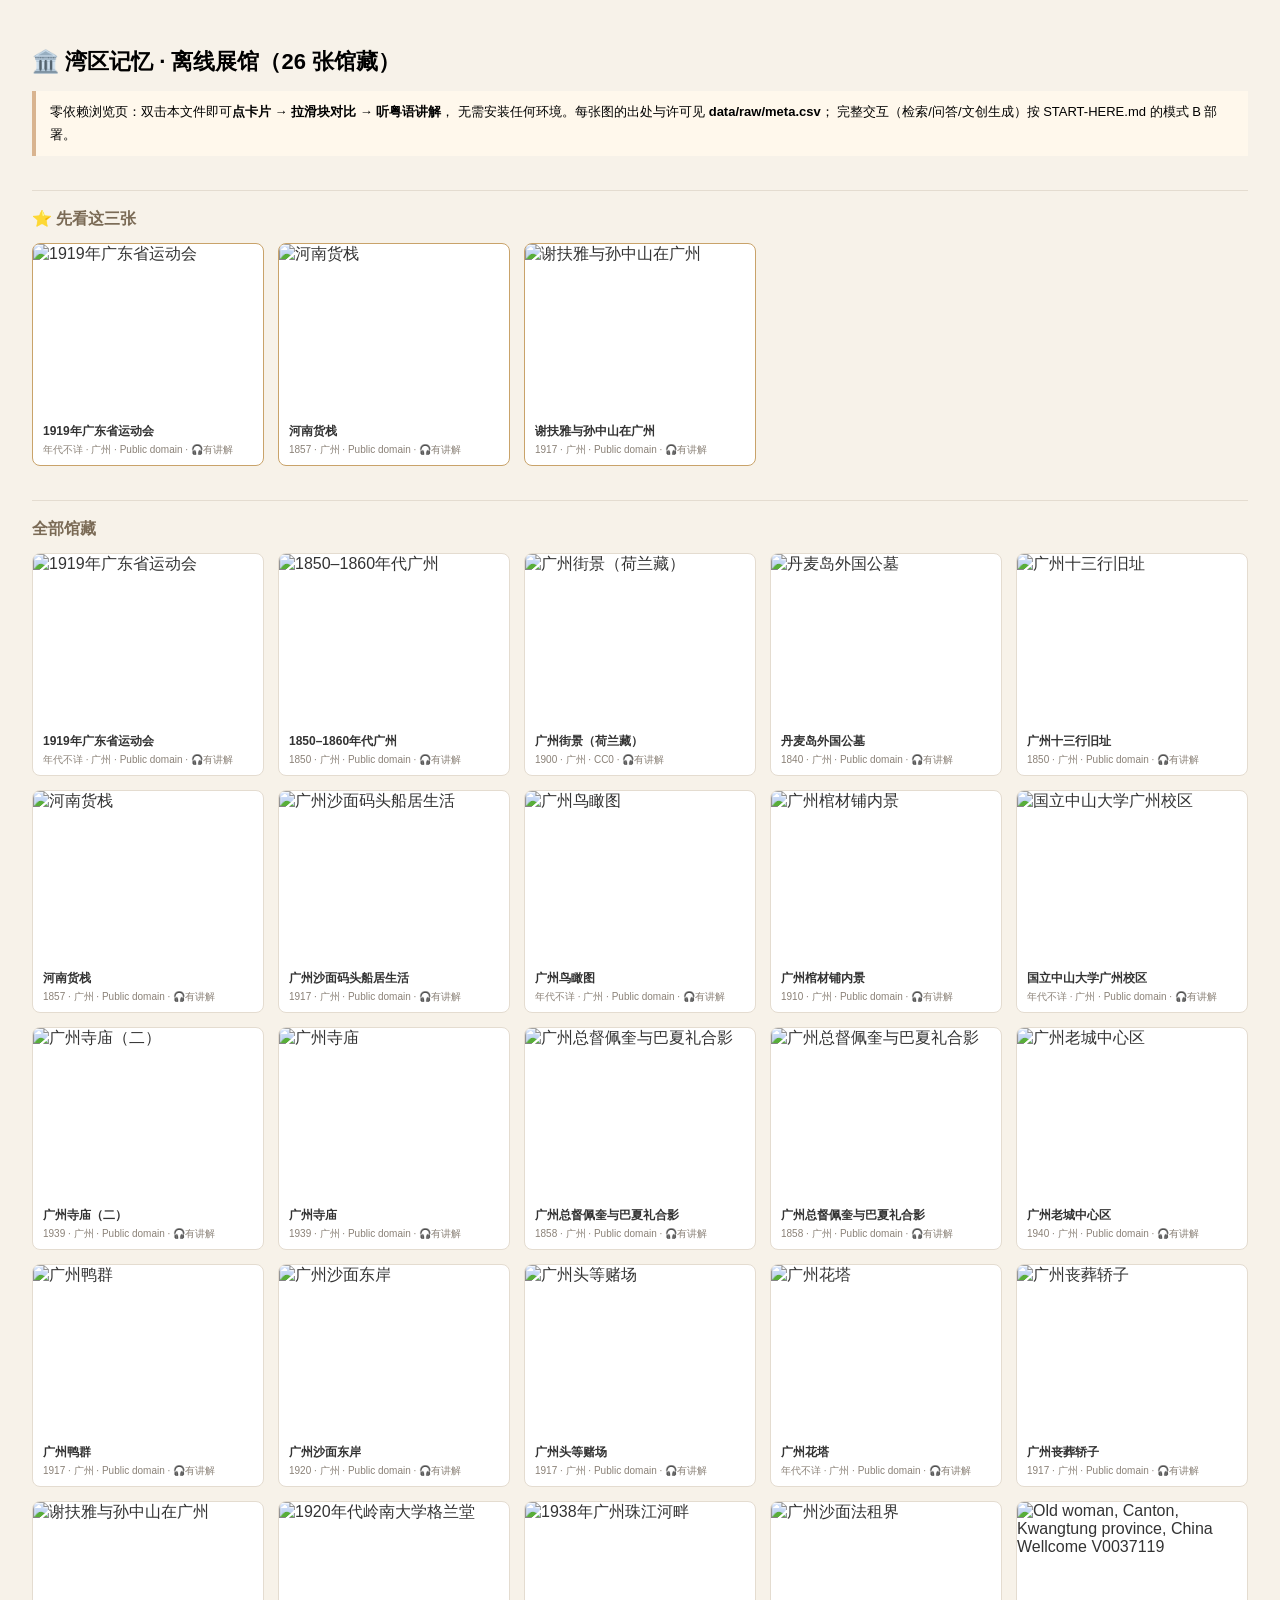
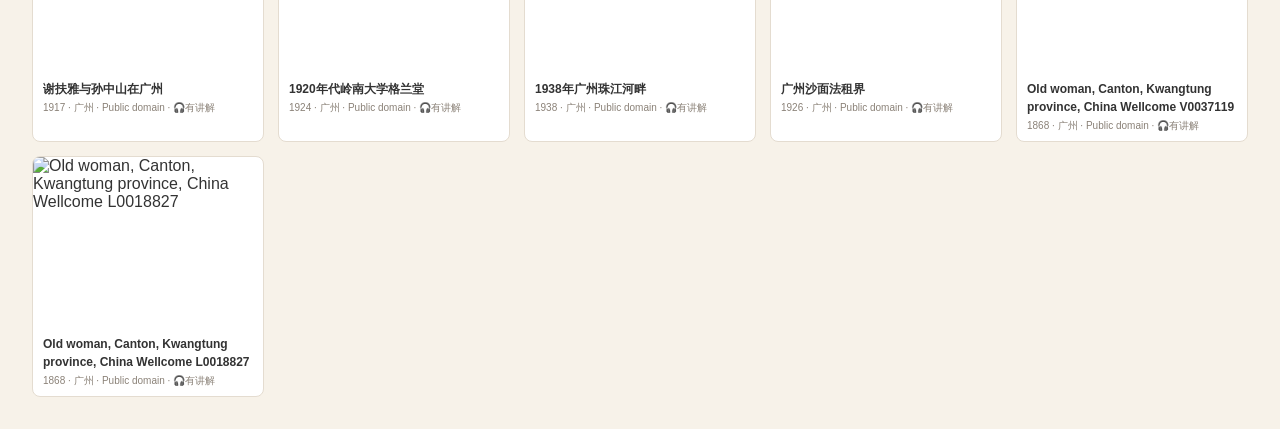
==== commit 8d45e8cb: "chore: 重生成预览页(全部馆藏口播音频已补齐)" ====
--- a/预览.html
+++ b/预览.html
@@ -33,13 +33,13 @@
 <p class="note">零依赖浏览页：双击本文件即可<b>点卡片 → 拉滑块对比 → 听粤语讲解</b>，
 无需安装任何环境。每张图的出处与许可见 <b>data/raw/meta.csv</b>；
 完整交互（检索/问答/文创生成）按 START-HERE.md 的模式 B 部署。</p>
-<h2>⭐ 先看这三张</h2><div class="grid picks"><a class="card" href="#" data-pid="gz_file1919jpg_006" onclick="openDetail(this.dataset.pid);return false;"><img loading="lazy" src="data/processed/gz_file1919jpg_006/enhanced.jpg" alt="1919年广东省运动会"><div><strong>1919年广东省运动会</strong><small>年代不详 · 广州 · Public domain · 🎧有讲解</small></div></a><a class="card" href="#" data-pid="gz_filegodownsinhonamjp_031" onclick="openDetail(this.dataset.pid);return false;"><img loading="lazy" src="data/processed/gz_filegodownsinhonamjp_031/colorized.jpg" alt="河南货栈"><div><strong>河南货栈</strong><small>1857 · 广州 · Public domain</small></div></a><a class="card" href="#" data-pid="gz_filegsherwoodeddysun_048" onclick="openDetail(this.dataset.pid);return false;"><img loading="lazy" src="data/processed/gz_filegsherwoodeddysun_048/enhanced.jpg" alt="谢扶雅与孙中山在广州"><div><strong>谢扶雅与孙中山在广州</strong><small>1917 · 广州 · Public domain · 🎧有讲解</small></div></a></div>
-<h2>全部馆藏</h2><div class="grid"><a class="card" href="#" data-pid="gz_file1919jpg_006" onclick="openDetail(this.dataset.pid);return false;"><img loading="lazy" src="data/processed/gz_file1919jpg_006/enhanced.jpg" alt="1919年广东省运动会"><div><strong>1919年广东省运动会</strong><small>年代不详 · 广州 · Public domain · 🎧有讲解</small></div></a><a class="card" href="#" data-pid="gz_filecantoninthe18506_018" onclick="openDetail(this.dataset.pid);return false;"><img loading="lazy" src="data/processed/gz_filecantoninthe18506_018/colorized.jpg" alt="1850–1860年代广州"><div><strong>1850–1860年代广州</strong><small>1850 · 广州 · Public domain</small></div></a><a class="card" href="#" data-pid="gz_fileeenstraatinguang_025" onclick="openDetail(this.dataset.pid);return false;"><img loading="lazy" src="data/processed/gz_fileeenstraatinguang_025/colorized.jpg" alt="广州街景（荷兰藏）"><div><strong>广州街景（荷兰藏）</strong><small>1900 · 广州 · CC0</small></div></a><a class="card" href="#" data-pid="gz_fileforeigncemeteryo_026" onclick="openDetail(this.dataset.pid);return false;"><img loading="lazy" src="data/processed/gz_fileforeigncemeteryo_026/colorized.jpg" alt="丹麦岛外国公墓"><div><strong>丹麦岛外国公墓</strong><small>1840 · 广州 · Public domain</small></div></a><a class="card" href="#" data-pid="gz_fileforeignfactorysi_027" onclick="openDetail(this.dataset.pid);return false;"><img loading="lazy" src="data/processed/gz_fileforeignfactorysi_027/colorized.jpg" alt="广州十三行旧址"><div><strong>广州十三行旧址</strong><small>1850 · 广州 · Public domain</small></div></a><a class="card" href="#" data-pid="gz_filegodownsinhonamjp_031" onclick="openDetail(this.dataset.pid);return false;"><img loading="lazy" src="data/processed/gz_filegodownsinhonamjp_031/colorized.jpg" alt="河南货栈"><div><strong>河南货栈</strong><small>1857 · 广州 · Public domain</small></div></a><a class="card" href="#" data-pid="gz_fileboatlifefrombund_034" onclick="openDetail(this.dataset.pid);return false;"><img loading="lazy" src="data/processed/gz_fileboatlifefrombund_034/colorized.jpg" alt="广州沙面码头船居生活"><div><strong>广州沙面码头船居生活</strong><small>1917 · 广州 · Public domain · 🎧有讲解</small></div></a><a class="card" href="#" data-pid="gz_filecantonbirdseyevi_035" onclick="openDetail(this.dataset.pid);return false;"><img loading="lazy" src="data/processed/gz_filecantonbirdseyevi_035/colorized.jpg" alt="广州鸟瞰图"><div><strong>广州鸟瞰图</strong><small>年代不详 · 广州 · Public domain · 🎧有讲解</small></div></a><a class="card" href="#" data-pid="gz_filecantoninteriorof_036" onclick="openDetail(this.dataset.pid);return false;"><img loading="lazy" src="data/processed/gz_filecantoninteriorof_036/colorized.jpg" alt="广州棺材铺内景"><div><strong>广州棺材铺内景</strong><small>1910 · 广州 · Public domain · 🎧有讲解</small></div></a><a class="card" href="#" data-pid="gz_filecantonnationalsu_037" onclick="openDetail(this.dataset.pid);return false;"><img loading="lazy" src="data/processed/gz_filecantonnationalsu_037/colorized.jpg" alt="国立中山大学广州校区"><div><strong>国立中山大学广州校区</strong><small>年代不详 · 广州 · Public domain</small></div></a><a class="card" href="#" data-pid="gz_filecantontemple2jpg_038" onclick="openDetail(this.dataset.pid);return false;"><img loading="lazy" src="data/processed/gz_filecantontemple2jpg_038/colorized.jpg" alt="广州寺庙（二）"><div><strong>广州寺庙（二）</strong><small>1939 · 广州 · Public domain</small></div></a><a class="card" href="#" data-pid="gz_filecantontemplejpg_039" onclick="openDetail(this.dataset.pid);return false;"><img loading="lazy" src="data/processed/gz_filecantontemplejpg_039/colorized.jpg" alt="广州寺庙"><div><strong>广州寺庙</strong><small>1939 · 广州 · Public domain</small></div></a><a class="card" href="#" data-pid="gz_filecantonportraitso_040" onclick="openDetail(this.dataset.pid);return false;"><img loading="lazy" src="data/processed/gz_filecantonportraitso_040/colorized.jpg" alt="广州总督佩奎与巴夏礼合影"><div><strong>广州总督佩奎与巴夏礼合影</strong><small>1858 · 广州 · Public domain</small></div></a><a class="card" href="#" data-pid="gz_filecantonportraitso_041" onclick="openDetail(this.dataset.pid);return false;"><img loading="lazy" src="data/processed/gz_filecantonportraitso_041/colorized.jpg" alt="广州总督佩奎与巴夏礼合影"><div><strong>广州总督佩奎与巴夏礼合影</strong><small>1858 · 广州 · Public domain</small></div></a><a class="card" href="#" data-pid="gz_filedowntowncantonjp_042" onclick="openDetail(this.dataset.pid);return false;"><img loading="lazy" src="data/processed/gz_filedowntowncantonjp_042/colorized.jpg" alt="广州老城中心区"><div><strong>广州老城中心区</strong><small>1940 · 广州 · Public domain</small></div></a><a class="card" href="#" data-pid="gz_fileducksofcantonjpg_043" onclick="openDetail(this.dataset.pid);return false;"><img loading="lazy" src="data/processed/gz_fileducksofcantonjpg_043/colorized.jpg" alt="广州鸭群"><div><strong>广州鸭群</strong><small>1917 · 广州 · Public domain · 🎧有讲解</small></div></a><a class="card" href="#" data-pid="gz_fileeastbundcantonjp_044" onclick="openDetail(this.dataset.pid);return false;"><img loading="lazy" src="data/processed/gz_fileeastbundcantonjp_044/colorized.jpg" alt="广州沙面东岸"><div><strong>广州沙面东岸</strong><small>1920 · 广州 · Public domain</small></div></a><a class="card" href="#" data-pid="gz_filefirstclassgambli_045" onclick="openDetail(this.dataset.pid);return false;"><img loading="lazy" src="data/processed/gz_filefirstclassgambli_045/colorized.jpg" alt="广州头等赌场"><div><strong>广州头等赌场</strong><small>1917 · 广州 · Public domain</small></div></a><a class="card" href="#" data-pid="gz_fileflowerpagodacant_046" onclick="openDetail(this.dataset.pid);return false;"><img loading="lazy" src="data/processed/gz_fileflowerpagodacant_046/colorized.jpg" alt="广州花塔"><div><strong>广州花塔</strong><small>年代不详 · 广州 · Public domain</small></div></a><a class="card" href="#" data-pid="gz_filefuneralchaircant_047" onclick="openDetail(this.dataset.pid);return false;"><img loading="lazy" src="data/processed/gz_filefuneralchaircant_047/colorized.jpg" alt="广州丧葬轿子"><div><strong>广州丧葬轿子</strong><small>1917 · 广州 · Public domain</small></div></a><a class="card" href="#" data-pid="gz_filegsherwoodeddysun_048" onclick="openDetail(this.dataset.pid);return false;"><img loading="lazy" src="data/processed/gz_filegsherwoodeddysun_048/enhanced.jpg" alt="谢扶雅与孙中山在广州"><div><strong>谢扶雅与孙中山在广州</strong><small>1917 · 广州 · Public domain · 🎧有讲解</small></div></a><a class="card" href="#" data-pid="gz_filegranthallcantonc_049" onclick="openDetail(this.dataset.pid);return false;"><img loading="lazy" src="data/processed/gz_filegranthallcantonc_049/colorized.jpg" alt="1920年代岭南大学格兰堂"><div><strong>1920年代岭南大学格兰堂</strong><small>1924 · 广州 · Public domain</small></div></a><a class="card" href="#" data-pid="gz_fileatariveringuangz_054" onclick="openDetail(this.dataset.pid);return false;"><img loading="lazy" src="data/processed/gz_fileatariveringuangz_054/colorized.jpg" alt="1938年广州珠江河畔"><div><strong>1938年广州珠江河畔</strong><small>1938 · 广州 · Public domain · 🎧有讲解</small></div></a><a class="card" href="#" data-pid="gz_filecantonconcession_055" onclick="openDetail(this.dataset.pid);return false;"><img loading="lazy" src="data/processed/gz_filecantonconcession_055/enhanced.jpg" alt="广州沙面法租界"><div><strong>广州沙面法租界</strong><small>1926 · 广州 · Public domain</small></div></a><a class="card" href="#" data-pid="commons_old_woman_canton_kwangtung_province_chin_25997" onclick="openDetail(this.dataset.pid);return false;"><img loading="lazy" src="data/processed/commons_old_woman_canton_kwangtung_province_chin_25997/colorized.jpg" alt="Old woman, Canton, Kwangtung province, China Wellcome V0037119"><div><strong>Old woman, Canton, Kwangtung province, China Wellcome V0037119</strong><small>1868 · 广州 · Public domain · 🎧有讲解</small></div></a><a class="card" href="#" data-pid="commons_old_woman_canton_kwangtung_province_chin_26000" onclick="openDetail(this.dataset.pid);return false;"><img loading="lazy" src="data/processed/commons_old_woman_canton_kwangtung_province_chin_26000/colorized.jpg" alt="Old woman, Canton, Kwangtung province, China Wellcome L0018827"><div><strong>Old woman, Canton, Kwangtung province, China Wellcome L0018827</strong><small>1868 · 广州 · Public domain</small></div></a></div>
+<h2>⭐ 先看这三张</h2><div class="grid picks"><a class="card" href="#" data-pid="gz_file1919jpg_006" onclick="openDetail(this.dataset.pid);return false;"><img loading="lazy" src="data/processed/gz_file1919jpg_006/enhanced.jpg" alt="1919年广东省运动会"><div><strong>1919年广东省运动会</strong><small>年代不详 · 广州 · Public domain · 🎧有讲解</small></div></a><a class="card" href="#" data-pid="gz_filegodownsinhonamjp_031" onclick="openDetail(this.dataset.pid);return false;"><img loading="lazy" src="data/processed/gz_filegodownsinhonamjp_031/colorized.jpg" alt="河南货栈"><div><strong>河南货栈</strong><small>1857 · 广州 · Public domain · 🎧有讲解</small></div></a><a class="card" href="#" data-pid="gz_filegsherwoodeddysun_048" onclick="openDetail(this.dataset.pid);return false;"><img loading="lazy" src="data/processed/gz_filegsherwoodeddysun_048/enhanced.jpg" alt="谢扶雅与孙中山在广州"><div><strong>谢扶雅与孙中山在广州</strong><small>1917 · 广州 · Public domain · 🎧有讲解</small></div></a></div>
+<h2>全部馆藏</h2><div class="grid"><a class="card" href="#" data-pid="gz_file1919jpg_006" onclick="openDetail(this.dataset.pid);return false;"><img loading="lazy" src="data/processed/gz_file1919jpg_006/enhanced.jpg" alt="1919年广东省运动会"><div><strong>1919年广东省运动会</strong><small>年代不详 · 广州 · Public domain · 🎧有讲解</small></div></a><a class="card" href="#" data-pid="gz_filecantoninthe18506_018" onclick="openDetail(this.dataset.pid);return false;"><img loading="lazy" src="data/processed/gz_filecantoninthe18506_018/colorized.jpg" alt="1850–1860年代广州"><div><strong>1850–1860年代广州</strong><small>1850 · 广州 · Public domain · 🎧有讲解</small></div></a><a class="card" href="#" data-pid="gz_fileeenstraatinguang_025" onclick="openDetail(this.dataset.pid);return false;"><img loading="lazy" src="data/processed/gz_fileeenstraatinguang_025/colorized.jpg" alt="广州街景（荷兰藏）"><div><strong>广州街景（荷兰藏）</strong><small>1900 · 广州 · CC0 · 🎧有讲解</small></div></a><a class="card" href="#" data-pid="gz_fileforeigncemeteryo_026" onclick="openDetail(this.dataset.pid);return false;"><img loading="lazy" src="data/processed/gz_fileforeigncemeteryo_026/colorized.jpg" alt="丹麦岛外国公墓"><div><strong>丹麦岛外国公墓</strong><small>1840 · 广州 · Public domain · 🎧有讲解</small></div></a><a class="card" href="#" data-pid="gz_fileforeignfactorysi_027" onclick="openDetail(this.dataset.pid);return false;"><img loading="lazy" src="data/processed/gz_fileforeignfactorysi_027/colorized.jpg" alt="广州十三行旧址"><div><strong>广州十三行旧址</strong><small>1850 · 广州 · Public domain · 🎧有讲解</small></div></a><a class="card" href="#" data-pid="gz_filegodownsinhonamjp_031" onclick="openDetail(this.dataset.pid);return false;"><img loading="lazy" src="data/processed/gz_filegodownsinhonamjp_031/colorized.jpg" alt="河南货栈"><div><strong>河南货栈</strong><small>1857 · 广州 · Public domain · 🎧有讲解</small></div></a><a class="card" href="#" data-pid="gz_fileboatlifefrombund_034" onclick="openDetail(this.dataset.pid);return false;"><img loading="lazy" src="data/processed/gz_fileboatlifefrombund_034/colorized.jpg" alt="广州沙面码头船居生活"><div><strong>广州沙面码头船居生活</strong><small>1917 · 广州 · Public domain · 🎧有讲解</small></div></a><a class="card" href="#" data-pid="gz_filecantonbirdseyevi_035" onclick="openDetail(this.dataset.pid);return false;"><img loading="lazy" src="data/processed/gz_filecantonbirdseyevi_035/colorized.jpg" alt="广州鸟瞰图"><div><strong>广州鸟瞰图</strong><small>年代不详 · 广州 · Public domain · 🎧有讲解</small></div></a><a class="card" href="#" data-pid="gz_filecantoninteriorof_036" onclick="openDetail(this.dataset.pid);return false;"><img loading="lazy" src="data/processed/gz_filecantoninteriorof_036/colorized.jpg" alt="广州棺材铺内景"><div><strong>广州棺材铺内景</strong><small>1910 · 广州 · Public domain · 🎧有讲解</small></div></a><a class="card" href="#" data-pid="gz_filecantonnationalsu_037" onclick="openDetail(this.dataset.pid);return false;"><img loading="lazy" src="data/processed/gz_filecantonnationalsu_037/colorized.jpg" alt="国立中山大学广州校区"><div><strong>国立中山大学广州校区</strong><small>年代不详 · 广州 · Public domain · 🎧有讲解</small></div></a><a class="card" href="#" data-pid="gz_filecantontemple2jpg_038" onclick="openDetail(this.dataset.pid);return false;"><img loading="lazy" src="data/processed/gz_filecantontemple2jpg_038/colorized.jpg" alt="广州寺庙（二）"><div><strong>广州寺庙（二）</strong><small>1939 · 广州 · Public domain · 🎧有讲解</small></div></a><a class="card" href="#" data-pid="gz_filecantontemplejpg_039" onclick="openDetail(this.dataset.pid);return false;"><img loading="lazy" src="data/processed/gz_filecantontemplejpg_039/colorized.jpg" alt="广州寺庙"><div><strong>广州寺庙</strong><small>1939 · 广州 · Public domain · 🎧有讲解</small></div></a><a class="card" href="#" data-pid="gz_filecantonportraitso_040" onclick="openDetail(this.dataset.pid);return false;"><img loading="lazy" src="data/processed/gz_filecantonportraitso_040/colorized.jpg" alt="广州总督佩奎与巴夏礼合影"><div><strong>广州总督佩奎与巴夏礼合影</strong><small>1858 · 广州 · Public domain · 🎧有讲解</small></div></a><a class="card" href="#" data-pid="gz_filecantonportraitso_041" onclick="openDetail(this.dataset.pid);return false;"><img loading="lazy" src="data/processed/gz_filecantonportraitso_041/colorized.jpg" alt="广州总督佩奎与巴夏礼合影"><div><strong>广州总督佩奎与巴夏礼合影</strong><small>1858 · 广州 · Public domain · 🎧有讲解</small></div></a><a class="card" href="#" data-pid="gz_filedowntowncantonjp_042" onclick="openDetail(this.dataset.pid);return false;"><img loading="lazy" src="data/processed/gz_filedowntowncantonjp_042/colorized.jpg" alt="广州老城中心区"><div><strong>广州老城中心区</strong><small>1940 · 广州 · Public domain · 🎧有讲解</small></div></a><a class="card" href="#" data-pid="gz_fileducksofcantonjpg_043" onclick="openDetail(this.dataset.pid);return false;"><img loading="lazy" src="data/processed/gz_fileducksofcantonjpg_043/colorized.jpg" alt="广州鸭群"><div><strong>广州鸭群</strong><small>1917 · 广州 · Public domain · 🎧有讲解</small></div></a><a class="card" href="#" data-pid="gz_fileeastbundcantonjp_044" onclick="openDetail(this.dataset.pid);return false;"><img loading="lazy" src="data/processed/gz_fileeastbundcantonjp_044/colorized.jpg" alt="广州沙面东岸"><div><strong>广州沙面东岸</strong><small>1920 · 广州 · Public domain · 🎧有讲解</small></div></a><a class="card" href="#" data-pid="gz_filefirstclassgambli_045" onclick="openDetail(this.dataset.pid);return false;"><img loading="lazy" src="data/processed/gz_filefirstclassgambli_045/colorized.jpg" alt="广州头等赌场"><div><strong>广州头等赌场</strong><small>1917 · 广州 · Public domain · 🎧有讲解</small></div></a><a class="card" href="#" data-pid="gz_fileflowerpagodacant_046" onclick="openDetail(this.dataset.pid);return false;"><img loading="lazy" src="data/processed/gz_fileflowerpagodacant_046/colorized.jpg" alt="广州花塔"><div><strong>广州花塔</strong><small>年代不详 · 广州 · Public domain · 🎧有讲解</small></div></a><a class="card" href="#" data-pid="gz_filefuneralchaircant_047" onclick="openDetail(this.dataset.pid);return false;"><img loading="lazy" src="data/processed/gz_filefuneralchaircant_047/colorized.jpg" alt="广州丧葬轿子"><div><strong>广州丧葬轿子</strong><small>1917 · 广州 · Public domain · 🎧有讲解</small></div></a><a class="card" href="#" data-pid="gz_filegsherwoodeddysun_048" onclick="openDetail(this.dataset.pid);return false;"><img loading="lazy" src="data/processed/gz_filegsherwoodeddysun_048/enhanced.jpg" alt="谢扶雅与孙中山在广州"><div><strong>谢扶雅与孙中山在广州</strong><small>1917 · 广州 · Public domain · 🎧有讲解</small></div></a><a class="card" href="#" data-pid="gz_filegranthallcantonc_049" onclick="openDetail(this.dataset.pid);return false;"><img loading="lazy" src="data/processed/gz_filegranthallcantonc_049/colorized.jpg" alt="1920年代岭南大学格兰堂"><div><strong>1920年代岭南大学格兰堂</strong><small>1924 · 广州 · Public domain · 🎧有讲解</small></div></a><a class="card" href="#" data-pid="gz_fileatariveringuangz_054" onclick="openDetail(this.dataset.pid);return false;"><img loading="lazy" src="data/processed/gz_fileatariveringuangz_054/colorized.jpg" alt="1938年广州珠江河畔"><div><strong>1938年广州珠江河畔</strong><small>1938 · 广州 · Public domain · 🎧有讲解</small></div></a><a class="card" href="#" data-pid="gz_filecantonconcession_055" onclick="openDetail(this.dataset.pid);return false;"><img loading="lazy" src="data/processed/gz_filecantonconcession_055/enhanced.jpg" alt="广州沙面法租界"><div><strong>广州沙面法租界</strong><small>1926 · 广州 · Public domain · 🎧有讲解</small></div></a><a class="card" href="#" data-pid="commons_old_woman_canton_kwangtung_province_chin_25997" onclick="openDetail(this.dataset.pid);return false;"><img loading="lazy" src="data/processed/commons_old_woman_canton_kwangtung_province_chin_25997/colorized.jpg" alt="Old woman, Canton, Kwangtung province, China Wellcome V0037119"><div><strong>Old woman, Canton, Kwangtung province, China Wellcome V0037119</strong><small>1868 · 广州 · Public domain · 🎧有讲解</small></div></a><a class="card" href="#" data-pid="commons_old_woman_canton_kwangtung_province_chin_26000" onclick="openDetail(this.dataset.pid);return false;"><img loading="lazy" src="data/processed/commons_old_woman_canton_kwangtung_province_chin_26000/colorized.jpg" alt="Old woman, Canton, Kwangtung province, China Wellcome L0018827"><div><strong>Old woman, Canton, Kwangtung province, China Wellcome L0018827</strong><small>1868 · 广州 · Public domain · 🎧有讲解</small></div></a></div>
 
 <div id="mask" onclick="closeDetail()"></div>
 <div id="modal"></div>
 <script>
-const DATA = [{"pid": "gz_file1919jpg_006", "zh": "1919年广东省运动会", "year": "年代不详", "loc": "广州", "lic": "Public domain", "src": "https://commons.wikimedia.org/wiki/File:1919廣東省運會.jpg", "best": "enhanced.jpg", "restored": true, "colorized": true, "audio": true, "postcard": true, "postcard_back": true, "slogan": true, "story": "那日，阳光正好，十二位男士在草地上一字排开，西装革履与长衫并立，胸前的白色徽章在微风中轻轻摇曳。旗杆上的旗帜随风猎猎作响，远处的人群模糊而喧嚣。我站在最左侧，手中紧握着礼帽，心中满是激动与忐忑。这是一场重要的仪式，我们为了共同的理想聚在一起。\n\n身旁的老李，穿着一件浅色中式长衫，眼神坚定。他低声说：“老弟，今日之事，定"}, {"pid": "gz_filecantoninthe18506_018", "zh": "1850–1860年代广州", "year": "1850", "loc": "广州", "lic": "Public domain", "src": "https://commons.wikimedia.org/wiki/File:Canton_in_the_1850-60s.jpg", "best": "colorized.jpg", "restored": true, "colorized": true, "audio": false, "postcard": false, "postcard_back": false, "slogan": false, "story": ""}, {"pid": "gz_fileeenstraatinguang_025", "zh": "广州街景（荷兰藏）", "year": "1900", "loc": "广州", "lic": "CC0", "src": "https://commons.wikimedia.org/wiki/File:Een_straat_in_Guangzhou,_China_Kanton._Een_straat_(titel_op_object)_Aardrijkskundige_beeldengalerij,_verzameld_door_M.J._Broekhuijsen,_hoofd_eener_school_te_Amsterdam_(serietitel_op_object)_Collectie_H_(serietitel_op_,_RP-F-F12885.jpg", "best": "colorized.jpg", "restored": true, "colorized": true, "audio": false, "postcard": false, "postcard_back": false, "slogan": false, "story": ""}, {"pid": "gz_fileforeigncemeteryo_026", "zh": "丹麦岛外国公墓", "year": "1840", "loc": "广州", "lic": "Public domain", "src": "https://commons.wikimedia.org/wiki/File:Foreign_cemetery_on_Dane's_Island.jpg", "best": "colorized.jpg", "restored": true, "colorized": true, "audio": false, "postcard": false, "postcard_back": false, "slogan": false, "story": ""}, {"pid": "gz_fileforeignfactorysi_027", "zh": "广州十三行旧址", "year": "1850", "loc": "广州", "lic": "Public domain", "src": "https://commons.wikimedia.org/wiki/File:Foreign_factory_site.jpg", "best": "colorized.jpg", "restored": true, "colorized": true, "audio": false, "postcard": false, "postcard_back": false, "slogan": false, "story": ""}, {"pid": "gz_filegodownsinhonamjp_031", "zh": "河南货栈", "year": "1857", "loc": "广州", "lic": "Public domain", "src": "https://commons.wikimedia.org/wiki/File:Godowns_in_Honam.jpg", "best": "colorized.jpg", "restored": true, "colorized": true, "audio": false, "postcard": false, "postcard_back": false, "slogan": false, "story": ""}, {"pid": "gz_fileboatlifefrombund_034", "zh": "广州沙面码头船居生活", "year": "1917", "loc": "广州", "lic": "Public domain", "src": "https://commons.wikimedia.org/wiki/File:Boat_Life_from_Bund_Canton.jpg", "best": "colorized.jpg", "restored": true, "colorized": true, "audio": true, "postcard": false, "postcard_back": false, "slogan": false, "story": "木桨轻轻拨开水面，荡起一圈圈涟漪。我站在岸边，看着那些穿着深色传统中式服装的成年男性，他们划船的动作熟练而有力。远处山峦在晨雾中若隐若现，仿佛与这片宁静的水面融为一体。一艘小船缓缓靠近码头，船上的人们似乎在低声交谈，偶尔传来几声笑语。岸边简易的建筑和树木映衬着这一幕，显得格外和谐。\n\n我忽然想起小时候，父亲也曾这样划船"}, {"pid": "gz_filecantonbirdseyevi_035", "zh": "广州鸟瞰图", "year": "年代不详", "loc": "广州", "lic": "Public domain", "src": "https://commons.wikimedia.org/wiki/File:Canton_Bird's-eye_view.jpg", "best": "colorized.jpg", "restored": true, "colorized": true, "audio": true, "postcard": false, "postcard_back": false, "slogan": false, "story": "广州的天际线在晨光中缓缓展开，教堂尖塔与在建高楼交相辉映。我站在低矮瓦顶房屋的屋顶上，望着不远处的建筑脚手架，心中五味杂陈。\n\n小时候，这里是一片密集的砖木结构楼房，家家户户的屋顶烟囱升起袅袅炊烟。电线杆和早期电力设施点缀其间，仿佛是城市的脉络。那时候，我和小伙伴们在巷子里追逐嬉戏，欢声笑语回荡在每一个角落。\n\n如今，"}, {"pid": "gz_filecantoninteriorof_036", "zh": "广州棺材铺内景", "year": "1910", "loc": "广州", "lic": "Public domain", "src": "https://commons.wikimedia.org/wiki/File:Canton_Interior_of_a_Coffin_shop.jpg", "best": "colorized.jpg", "restored": true, "colorized": true, "audio": true, "postcard": false, "postcard_back": false, "slogan": false, "story": "柜台旁，他静静地坐着，灰色长袍下摆微微拂过地面。这间棺材铺里，每一具圆头形的木制棺材都散发着淡淡的松香，仿佛在诉说着什么。挂有“福”字的牌匾高悬，白色的烛台静静燃烧，微弱的火光映照在他沧桑的脸庞上。\n\n他是这家店的主人，也是唯一的工人。每天清晨，他都会仔细擦拭每一件陈列品，每一个角落都不放过。偶尔会有客人进来，眼神中带"}, {"pid": "gz_filecantonnationalsu_037", "zh": "国立中山大学广州校区", "year": "年代不详", "loc": "广州", "lic": "Public domain", "src": "https://commons.wikimedia.org/wiki/File:Canton_National_Sun_Yat-sen_University.jpg", "best": "colorized.jpg", "restored": true, "colorized": true, "audio": false, "postcard": false, "postcard_back": false, "slogan": false, "story": ""}, {"pid": "gz_filecantontemple2jpg_038", "zh": "广州寺庙（二）", "year": "1939", "loc": "广州", "lic": "Public domain", "src": "https://commons.wikimedia.org/wiki/File:Canton_Temple_2.jpg", "best": "colorized.jpg", "restored": true, "colorized": true, "audio": false, "postcard": false, "postcard_back": false, "slogan": false, "story": ""}, {"pid": "gz_filecantontemplejpg_039", "zh": "广州寺庙", "year": "1939", "loc": "广州", "lic": "Public domain", "src": "https://commons.wikimedia.org/wiki/File:Canton_Temple.jpg", "best": "colorized.jpg", "restored": true, "colorized": true, "audio": false, "postcard": false, "postcard_back": false, "slogan": false, "story": ""}, {"pid": "gz_filecantonportraitso_040", "zh": "广州总督佩奎与巴夏礼合影", "year": "1858", "loc": "广州", "lic": "Public domain", "src": "https://commons.wikimedia.org/wiki/File:Canton._Portraits_of_Pey_Kwei,_the_Governor_of_Canton,_Mandarin_of_the_Red_Button,_or_of_the_First_Class,_with_Mr._Commissioner_Parkes,_and_Attendants_on_Pey_Kwei_(cropped).jpg", "best": "colorized.jpg", "restored": true, "colorized": true, "audio": false, "postcard": false, "postcard_back": false, "slogan": false, "story": ""}, {"pid": "gz_filecantonportraitso_041", "zh": "广州总督佩奎与巴夏礼合影", "year": "1858", "loc": "广州", "lic": "Public domain", "src": "https://commons.wikimedia.org/wiki/File:Canton._Portraits_of_Pey_Kwei,_the_Governor_of_Canton,_Mandarin_of_the_Red_Button,_or_of_the_First_Class,_with_Mr._Commissioner_Parkes,_and_Attendants_on_Pey_Kwei.jpg", "best": "colorized.jpg", "restored": true, "colorized": true, "audio": false, "postcard": false, "postcard_back": false, "slogan": false, "story": ""}, {"pid": "gz_filedowntowncantonjp_042", "zh": "广州老城中心区", "year": "1940", "loc": "广州", "lic": "Public domain", "src": "https://commons.wikimedia.org/wiki/File:Downtown_Canton.jpg", "best": "colorized.jpg", "restored": true, "colorized": true, "audio": false, "postcard": false, "postcard_back": false, "slogan": false, "story": ""}, {"pid": "gz_fileducksofcantonjpg_043", "zh": "广州鸭群", "year": "1917", "loc": "广州", "lic": "Public domain", "src": "https://commons.wikimedia.org/wiki/File:Ducks_of_Canton.jpg", "best": "colorized.jpg", "restored": true, "colorized": true, "audio": true, "postcard": false, "postcard_back": false, "slogan": false, "story": ""}, {"pid": "gz_fileeastbundcantonjp_044", "zh": "广州沙面东岸", "year": "1920", "loc": "广州", "lic": "Public domain", "src": "https://commons.wikimedia.org/wiki/File:East_Bund_Canton.jpg", "best": "colorized.jpg", "restored": true, "colorized": true, "audio": false, "postcard": false, "postcard_back": false, "slogan": false, "story": ""}, {"pid": "gz_filefirstclassgambli_045", "zh": "广州头等赌场", "year": "1917", "loc": "广州", "lic": "Public domain", "src": "https://commons.wikimedia.org/wiki/File:First_Class_Gambling_Hall_Canton.jpg", "best": "colorized.jpg", "restored": true, "colorized": true, "audio": false, "postcard": false, "postcard_back": false, "slogan": false, "story": ""}, {"pid": "gz_fileflowerpagodacant_046", "zh": "广州花塔", "year": "年代不详", "loc": "广州", "lic": "Public domain", "src": "https://commons.wikimedia.org/wiki/File:Flower_Pagoda_Canton.jpg", "best": "colorized.jpg", "restored": true, "colorized": true, "audio": false, "postcard": false, "postcard_back": false, "slogan": false, "story": ""}, {"pid": "gz_filefuneralchaircant_047", "zh": "广州丧葬轿子", "year": "1917", "loc": "广州", "lic": "Public domain", "src": "https://commons.wikimedia.org/wiki/File:Funeral_Chair_Canton.jpg", "best": "colorized.jpg", "restored": true, "colorized": true, "audio": false, "postcard": false, "postcard_back": false, "slogan": false, "story": ""}, {"pid": "gz_filegsherwoodeddysun_048", "zh": "谢扶雅与孙中山在广州", "year": "1917", "loc": "广州", "lic": "Public domain", "src": "https://commons.wikimedia.org/wiki/File:G._Sherwood_Eddy_&_Sun_Yat-Sen_in_Canton.jpg", "best": "enhanced.jpg", "restored": true, "colorized": true, "audio": true, "postcard": false, "postcard_back": false, "slogan": false, "story": "阳光透过廊柱，洒在铺砖地面上，留下斑驳的影子。我站在左侧，深色三件套西装笔挺，条纹长裤下的皮鞋擦得锃亮。右侧是我的朋友，一袭深色中式立领长衫，沉稳而儒雅。我们并肩而立，背后是广州特有的西式建筑走廊，窗户透出一丝旧日的宁静。\n\n他轻轻整理了一下衣襟，眼神中闪过一丝不易察觉的忧郁。我知道，这些年里，他在商海中几经沉浮，经历"}, {"pid": "gz_filegranthallcantonc_049", "zh": "1920年代岭南大学格兰堂", "year": "1924", "loc": "广州", "lic": "Public domain", "src": "https://commons.wikimedia.org/wiki/File:Grant_Hall,_Canton_Christian_College,_1920s.jpg", "best": "colorized.jpg", "restored": true, "colorized": true, "audio": false, "postcard": false, "postcard_back": false, "slogan": false, "story": ""}, {"pid": "gz_fileatariveringuangz_054", "zh": "1938年广州珠江河畔", "year": "1938", "loc": "广州", "lic": "Public domain", "src": "https://commons.wikimedia.org/wiki/File:At_a_river_in_Guangzhou_1938.jpg", "best": "colorized.jpg", "restored": true, "colorized": true, "audio": true, "postcard": false, "postcard_back": false, "slogan": false, "story": "石桥下，河水悠悠，带顶棚的木船静静地泊在岸边。船头站着一位穿深色长衫、戴宽边帽的男人，目光投向远处。他叫阿明，是这条河上的老船夫。每天清晨，他都会在这条熟悉的河道上穿梭，运送着各式各样的货物和行人。\n\n今天，船尾坐着一个戴斗笠的男子，两人沉默无言。阿明记得，多年前的一个夏天，也是这样的天气，他在同一艘船上载过一位年轻女"}, {"pid": "gz_filecantonconcession_055", "zh": "广州沙面法租界", "year": "1926", "loc": "广州", "lic": "Public domain", "src": "https://commons.wikimedia.org/wiki/File:Canton_(concession_française_de)_Shameen_(Massiot)_-_btv1b53167439j.jpg", "best": "enhanced.jpg", "restored": true, "colorized": true, "audio": false, "postcard": true, "postcard_back": true, "slogan": true, "story": ""}, {"pid": "commons_old_woman_canton_kwangtung_province_chin_25997", "zh": "Old woman, Canton, Kwangtung province, China Wellcome V0037119", "year": "1868", "loc": "广州", "lic": "Public domain", "src": "https://commons.wikimedia.org/wiki/File:Old_woman,_Canton,_Kwangtung_province,_China_Wellcome_V0037119.jpg", "best": "colorized.jpg", "restored": true, "colorized": true, "audio": true, "postcard": false, "postcard_back": false, "slogan": false, "story": "她静静地坐在那里，手托着下巴，眼神望向远方。那盘起的发髻一丝不苟，耳坠轻轻摇曳，仿佛在诉说着岁月的故事。深色的传统上衣紧紧包裹着她瘦削的身躯，领口紧束，袖口宽大，透露出一种庄重与典雅。\n\n我走近些，仔细打量她的面容。皱纹如细密的河流，刻画出她一生的沧桑。那一刻，她的眼神里似乎藏着无数未说出口的话语，让人忍不住想要倾听。"}, {"pid": "commons_old_woman_canton_kwangtung_province_chin_26000", "zh": "Old woman, Canton, Kwangtung province, China Wellcome L0018827", "year": "1868", "loc": "广州", "lic": "Public domain", "src": "https://commons.wikimedia.org/wiki/File:Old_woman,_Canton,_Kwangtung_province,_China_Wellcome_L0018827.jpg", "best": "colorized.jpg", "restored": true, "colorized": true, "audio": false, "postcard": false, "postcard_back": false, "slogan": false, "story": ""}];
+const DATA = [{"pid": "gz_file1919jpg_006", "zh": "1919年广东省运动会", "year": "年代不详", "loc": "广州", "lic": "Public domain", "src": "https://commons.wikimedia.org/wiki/File:1919廣東省運會.jpg", "best": "enhanced.jpg", "restored": true, "colorized": true, "audio": true, "postcard": true, "postcard_back": true, "slogan": true, "story": "那日，阳光正好，十二位男士在草地上一字排开，西装革履与长衫并立，胸前的白色徽章在微风中轻轻摇曳。旗杆上的旗帜随风猎猎作响，远处的人群模糊而喧嚣。我站在最左侧，手中紧握着礼帽，心中满是激动与忐忑。这是一场重要的仪式，我们为了共同的理想聚在一起。\n\n身旁的老李，穿着一件浅色中式长衫，眼神坚定。他低声说：“老弟，今日之事，定"}, {"pid": "gz_filecantoninthe18506_018", "zh": "1850–1860年代广州", "year": "1850", "loc": "广州", "lic": "Public domain", "src": "https://commons.wikimedia.org/wiki/File:Canton_in_the_1850-60s.jpg", "best": "colorized.jpg", "restored": true, "colorized": true, "audio": true, "postcard": false, "postcard_back": false, "slogan": false, "story": "码头边，一艘艘帆船缓缓靠岸，船上的汉子们穿着深色长衫，汗水浸透了衣背。岸边的西式建筑映着夕阳，英国、美国、丹麦的旗帜在风中猎猎作响。我站在栈桥上，望着这些忙碌的身影，心中涌起一阵莫名的感慨。\n\n不远处，几位穿着传统中式服装的商人在低声交谈，手里拿着账本，眼神中满是精明与算计。他们的背后，是一排红瓦坡顶的建筑，廊柱间透出"}, {"pid": "gz_fileeenstraatinguang_025", "zh": "广州街景（荷兰藏）", "year": "1900", "loc": "广州", "lic": "CC0", "src": "https://commons.wikimedia.org/wiki/File:Een_straat_in_Guangzhou,_China_Kanton._Een_straat_(titel_op_object)_Aardrijkskundige_beeldengalerij,_verzameld_door_M.J._Broekhuijsen,_hoofd_eener_school_te_Amsterdam_(serietitel_op_object)_Collectie_H_(serietitel_op_,_RP-F-F12885.jpg", "best": "colorized.jpg", "restored": true, "colorized": true, "audio": true, "postcard": false, "postcard_back": false, "slogan": false, "story": "石板街上，水渍斑驳，映着晨光。一名身穿深色长衫的男子站在店铺门口，手里握着一卷账本，眼神中透着几分忧虑。他的立领和盘扣在阳光下显得格外庄重，与他身旁那几个剃光头的学徒形成了鲜明对比。学徒们或是低头忙碌，或是好奇地张望，仿佛对街上的热闹景象充满兴趣。\n\n远处，一名女子站在另一家店铺门前，她的长裙随风轻轻摆动，传统发髻上别"}, {"pid": "gz_fileforeigncemeteryo_026", "zh": "丹麦岛外国公墓", "year": "1840", "loc": "广州", "lic": "Public domain", "src": "https://commons.wikimedia.org/wiki/File:Foreign_cemetery_on_Dane's_Island.jpg", "best": "colorized.jpg", "restored": true, "colorized": true, "audio": true, "postcard": false, "postcard_back": false, "slogan": false, "story": "那日，夕阳斜照在河畔公园的纪念碑上，金光洒满了石阶。一位身着长袍的老者静静地站在台阶顶端，目光投向远处停泊的帆船。他的身影与这宁静的景色融为一体，仿佛是这幅画的一部分。\n\n老者的手中握着一串念珠，轻轻摩挲着，眼神中透露出一种淡淡的忧伤。或许他是在回忆往昔的岁月，那些曾在这片土地上发生的往事。草地上的树木随风轻摇，发出沙"}, {"pid": "gz_fileforeignfactorysi_027", "zh": "广州十三行旧址", "year": "1850", "loc": "广州", "lic": "Public domain", "src": "https://commons.wikimedia.org/wiki/File:Foreign_factory_site.jpg", "best": "colorized.jpg", "restored": true, "colorized": true, "audio": true, "postcard": false, "postcard_back": false, "slogan": false, "story": "码头边，蒸汽明轮船的轰鸣声与中式帆船的木桨击水声交织在一起。我站在岸边，望着一艘艘船只缓缓驶入港口，心中涌起一股难以言说的情绪。身旁的老船工穿着传统的中式服装，眼神中透着岁月的沧桑。\n\n“阿辉，今天又来了这么多货，你可得加把劲啊。”老船工拍了拍我的肩膀，声音里带着一丝不易察觉的疲惫。我点了点头，目光却不由自主地被那艘巨"}, {"pid": "gz_filegodownsinhonamjp_031", "zh": "河南货栈", "year": "1857", "loc": "广州", "lic": "Public domain", "src": "https://commons.wikimedia.org/wiki/File:Godowns_in_Honam.jpg", "best": "colorized.jpg", "restored": true, "colorized": true, "audio": true, "postcard": false, "postcard_back": false, "slogan": false, "story": "河边的风带着咸味，一艘标有“WILLAMETTE”的蒸汽船缓缓驶入港口，激起层层波澜。岸边，低矮的岭南传统民居挤挤挨挨，青砖灰瓦间透出岁月的痕迹。船上的人穿着传统的中式服装，忙碌地搬运着货物，脸上满是汗水与尘土。\n\n老李站在船头，目光紧锁着那面飘扬的美国国旗。他曾听父亲说过，这面旗帜代表着远方的国度和无尽的财富。如今，"}, {"pid": "gz_fileboatlifefrombund_034", "zh": "广州沙面码头船居生活", "year": "1917", "loc": "广州", "lic": "Public domain", "src": "https://commons.wikimedia.org/wiki/File:Boat_Life_from_Bund_Canton.jpg", "best": "colorized.jpg", "restored": true, "colorized": true, "audio": true, "postcard": false, "postcard_back": false, "slogan": false, "story": "木桨轻轻拨开水面，荡起一圈圈涟漪。我站在岸边，看着那些穿着深色传统中式服装的成年男性，他们划船的动作熟练而有力。远处山峦在晨雾中若隐若现，仿佛与这片宁静的水面融为一体。一艘小船缓缓靠近码头，船上的人们似乎在低声交谈，偶尔传来几声笑语。岸边简易的建筑和树木映衬着这一幕，显得格外和谐。\n\n我忽然想起小时候，父亲也曾这样划船"}, {"pid": "gz_filecantonbirdseyevi_035", "zh": "广州鸟瞰图", "year": "年代不详", "loc": "广州", "lic": "Public domain", "src": "https://commons.wikimedia.org/wiki/File:Canton_Bird's-eye_view.jpg", "best": "colorized.jpg", "restored": true, "colorized": true, "audio": true, "postcard": false, "postcard_back": false, "slogan": false, "story": "广州的天际线在晨光中缓缓展开，教堂尖塔与在建高楼交相辉映。我站在低矮瓦顶房屋的屋顶上，望着不远处的建筑脚手架，心中五味杂陈。\n\n小时候，这里是一片密集的砖木结构楼房，家家户户的屋顶烟囱升起袅袅炊烟。电线杆和早期电力设施点缀其间，仿佛是城市的脉络。那时候，我和小伙伴们在巷子里追逐嬉戏，欢声笑语回荡在每一个角落。\n\n如今，"}, {"pid": "gz_filecantoninteriorof_036", "zh": "广州棺材铺内景", "year": "1910", "loc": "广州", "lic": "Public domain", "src": "https://commons.wikimedia.org/wiki/File:Canton_Interior_of_a_Coffin_shop.jpg", "best": "colorized.jpg", "restored": true, "colorized": true, "audio": true, "postcard": false, "postcard_back": false, "slogan": false, "story": "柜台旁，他静静地坐着，灰色长袍下摆微微拂过地面。这间棺材铺里，每一具圆头形的木制棺材都散发着淡淡的松香，仿佛在诉说着什么。挂有“福”字的牌匾高悬，白色的烛台静静燃烧，微弱的火光映照在他沧桑的脸庞上。\n\n他是这家店的主人，也是唯一的工人。每天清晨，他都会仔细擦拭每一件陈列品，每一个角落都不放过。偶尔会有客人进来，眼神中带"}, {"pid": "gz_filecantonnationalsu_037", "zh": "国立中山大学广州校区", "year": "年代不详", "loc": "广州", "lic": "Public domain", "src": "https://commons.wikimedia.org/wiki/File:Canton_National_Sun_Yat-sen_University.jpg", "best": "colorized.jpg", "restored": true, "colorized": true, "audio": true, "postcard": false, "postcard_back": false, "slogan": false, "story": "那座塔楼矗立在绿草如茵的中央，仿佛一位沉默的守护者。阳光透过拱形窗户洒在空旷的大厅里，柱廊投下长长的影子。我曾听爷爷说起过这里，他曾在这片草坪上奔跑，追逐着童年的欢笑。那时，沙面还是个充满异国风情的地方，这些建筑就像一扇窗，让人窥见外面的世界。\n\n如今，远处的山丘依旧青翠，但岁月已在这些石墙上刻下了痕迹。每次走过围栏，"}, {"pid": "gz_filecantontemple2jpg_038", "zh": "广州寺庙（二）", "year": "1939", "loc": "广州", "lic": "Public domain", "src": "https://commons.wikimedia.org/wiki/File:Canton_Temple_2.jpg", "best": "colorized.jpg", "restored": true, "colorized": true, "audio": true, "postcard": false, "postcard_back": false, "slogan": false, "story": "香炉轻烟袅袅，石碑上的字迹在岁月的侵蚀下模糊不清。我穿着深色长衫，站在文庙内，凝视着那块元碑。四周静谧，只有偶尔传来的风声和远处的脚步声打破这份宁静。屋顶的飞檐翘角仿佛是历史的笔触，在这片天空下画出一道道悠长的弧线。\n\n我记得小时候，父亲曾带我来过这里，那时他还年轻，指着这块碑告诉我上面刻着的故事。如今，他已不在，只剩"}, {"pid": "gz_filecantontemplejpg_039", "zh": "广州寺庙", "year": "1939", "loc": "广州", "lic": "Public domain", "src": "https://commons.wikimedia.org/wiki/File:Canton_Temple.jpg", "best": "colorized.jpg", "restored": true, "colorized": true, "audio": true, "postcard": false, "postcard_back": false, "slogan": false, "story": "广州文庙前，台阶上站满了人，中山装与长衫交错，西装革履也不少见。我站在人群边缘，望着那扇木门，心中五味杂陈。对联上的“实行三民主义”、“局处仍须努力”仿佛是时代的烙印，沉甸甸地压在每个人心头。\n\n身旁的老李轻轻拍了拍我的肩膀，他穿着一件洗得发白的长衫，眼神中透着坚定。“老张，咱们这一代人，肩上的担子不轻啊。”他低声说道"}, {"pid": "gz_filecantonportraitso_040", "zh": "广州总督佩奎与巴夏礼合影", "year": "1858", "loc": "广州", "lic": "Public domain", "src": "https://commons.wikimedia.org/wiki/File:Canton._Portraits_of_Pey_Kwei,_the_Governor_of_Canton,_Mandarin_of_the_Red_Button,_or_of_the_First_Class,_with_Mr._Commissioner_Parkes,_and_Attendants_on_Pey_Kwei_(cropped).jpg", "best": "colorized.jpg", "restored": true, "colorized": true, "audio": true, "postcard": false, "postcard_back": false, "slogan": false, "story": "庭院里，雕花窗格映着斑驳的光影，石板地面上，几盆绿植静静伫立。年长的华人男性坐在左侧的木椅上，深色长袍马褂显得庄重，瓜皮帽下是岁月雕刻的脸庞。他对面，一位西装革履的西方人正与他交谈，领结整齐，眼神中带着一丝好奇。\n\n五位年轻的华人男子站在一旁，黑色长衫和短袖衣裳交织出青春的气息。他们目光专注，似乎在倾听这场跨越文化的对"}, {"pid": "gz_filecantonportraitso_041", "zh": "广州总督佩奎与巴夏礼合影", "year": "1858", "loc": "广州", "lic": "Public domain", "src": "https://commons.wikimedia.org/wiki/File:Canton._Portraits_of_Pey_Kwei,_the_Governor_of_Canton,_Mandarin_of_the_Red_Button,_or_of_the_First_Class,_with_Mr._Commissioner_Parkes,_and_Attendants_on_Pey_Kwei.jpg", "best": "colorized.jpg", "restored": true, "colorized": true, "audio": true, "postcard": false, "postcard_back": false, "slogan": false, "story": "庭院里，石板地面上的阳光斑驳，左侧坐着的男子身穿中式长袍马褂，蓄须的脸庞透着严肃。他对面的男子则是一身西式西装，留着胡须，手持一张纸，似乎在讨论什么重要事务。六位身穿深色官服、戴瓜皮帽的男子站在他们身后，气氛显得格外肃穆。\n\n我曾听父亲提起过，他曾是那位穿长袍的先生的随从之一。那是一个变革的时代，广州城内外，中西文化交"}, {"pid": "gz_filedowntowncantonjp_042", "zh": "广州老城中心区", "year": "1940", "loc": "广州", "lic": "Public domain", "src": "https://commons.wikimedia.org/wiki/File:Downtown_Canton.jpg", "best": "colorized.jpg", "restored": true, "colorized": true, "audio": true, "postcard": false, "postcard_back": false, "slogan": false, "story": "站在老城区的天台上，我看见一片密密麻麻的老房子。青砖瓦房与西式小楼肩并肩挤在一起，屋顶上的青苔仿佛诉说着岁月的故事。远处那座古塔静静地矗立着，守望着这片土地。电线零星地穿梭其间，像是谁随意丢下的几根线头。\n\n小时候，我和阿婆就住在这样的屋子里。每天清晨，炊烟袅袅升起，整个巷子都弥漫着粥香。那时的我们，总爱爬到天台上去看"}, {"pid": "gz_fileducksofcantonjpg_043", "zh": "广州鸭群", "year": "1917", "loc": "广州", "lic": "Public domain", "src": "https://commons.wikimedia.org/wiki/File:Ducks_of_Canton.jpg", "best": "colorized.jpg", "restored": true, "colorized": true, "audio": true, "postcard": false, "postcard_back": false, "slogan": false, "story": ""}, {"pid": "gz_fileeastbundcantonjp_044", "zh": "广州沙面东岸", "year": "1920", "loc": "广州", "lic": "Public domain", "src": "https://commons.wikimedia.org/wiki/File:East_Bund_Canton.jpg", "best": "colorized.jpg", "restored": true, "colorized": true, "audio": true, "postcard": false, "postcard_back": false, "slogan": false, "story": "街上的旗帜随风飘扬，马蹄声和行人的话语交织成一曲热闹的乐章。我站在“人和”茶楼前，望着来往的人群，心中涌起一股暖流。一位身穿深色长衣的马车夫正忙着招呼客人，头上的帽子在阳光下显得格外醒目。他的脸上洋溢着笑容，仿佛这节日的气息也感染了他。\n\n身旁的骑楼建筑上挂着各式各样的招牌，“新号”、“信记”，这些熟悉的名字让我想起了"}, {"pid": "gz_filefirstclassgambli_045", "zh": "广州头等赌场", "year": "1917", "loc": "广州", "lic": "Public domain", "src": "https://commons.wikimedia.org/wiki/File:First_Class_Gambling_Hall_Canton.jpg", "best": "colorized.jpg", "restored": true, "colorized": true, "audio": true, "postcard": false, "postcard_back": false, "slogan": false, "story": "那日午后，阳光斜洒在青石板路上，斑驳光影中，一串自行车铃声清脆地划破了宁静。老街的巷口，阿婆正坐在竹椅上，摇着蒲扇，目光温柔地落在不远处嬉戏的孩子们身上。她身旁的小木桌上，放着一把旧茶壶，水汽袅袅升起，仿佛在诉说着往昔岁月。\n\n孩子们欢笑声此起彼伏，一个穿着蓝白条纹衫的小男孩忽然跑过来，手中拿着一只纸折的小船，满脸期待"}, {"pid": "gz_fileflowerpagodacant_046", "zh": "广州花塔", "year": "年代不详", "loc": "广州", "lic": "Public domain", "src": "https://commons.wikimedia.org/wiki/File:Flower_Pagoda_Canton.jpg", "best": "colorized.jpg", "restored": true, "colorized": true, "audio": true, "postcard": false, "postcard_back": false, "slogan": false, "story": "那座花塔在屋脊间挺立，像是老城的守望者。我站在高处俯瞰，红瓦屋顶一片连着一片，绿植点缀其间，远处山峦若隐若现。这是广州，一个充满故事的地方。\n\n小时候，爷爷常带我来这儿，指着花塔说：“这塔有几百年的历史了，你曾祖父年轻时还帮着修过呢。”那时我不懂，只觉得那塔楼巍峨而神秘。如今再看，它依然矗立在那里，历经风雨却依旧傲然。"}, {"pid": "gz_filefuneralchaircant_047", "zh": "广州丧葬轿子", "year": "1917", "loc": "广州", "lic": "Public domain", "src": "https://commons.wikimedia.org/wiki/File:Funeral_Chair_Canton.jpg", "best": "colorized.jpg", "restored": true, "colorized": true, "audio": true, "postcard": false, "postcard_back": false, "slogan": false, "story": "罗道馆的木门半掩，一缕斜阳洒在铺石地面上，斑驳光影中，竹制轿子静静地躺在那里，仿佛等待着久未归来的主人。彩绘纸扎品和悬挂的灯笼，在微风中轻轻摇曳，散发出淡淡的香火味。\n\n小时候，我常跟着爷爷来这里，他总是指着那些精美的手工艺品，讲起一个个古老的故事。那时，竹制轿子还常常被租借出去，用于婚庆或祭祀，每次看到它被人抬着走过"}, {"pid": "gz_filegsherwoodeddysun_048", "zh": "谢扶雅与孙中山在广州", "year": "1917", "loc": "广州", "lic": "Public domain", "src": "https://commons.wikimedia.org/wiki/File:G._Sherwood_Eddy_&_Sun_Yat-Sen_in_Canton.jpg", "best": "enhanced.jpg", "restored": true, "colorized": true, "audio": true, "postcard": false, "postcard_back": false, "slogan": false, "story": "阳光透过廊柱，洒在铺砖地面上，留下斑驳的影子。我站在左侧，深色三件套西装笔挺，条纹长裤下的皮鞋擦得锃亮。右侧是我的朋友，一袭深色中式立领长衫，沉稳而儒雅。我们并肩而立，背后是广州特有的西式建筑走廊，窗户透出一丝旧日的宁静。\n\n他轻轻整理了一下衣襟，眼神中闪过一丝不易察觉的忧郁。我知道，这些年里，他在商海中几经沉浮，经历"}, {"pid": "gz_filegranthallcantonc_049", "zh": "1920年代岭南大学格兰堂", "year": "1924", "loc": "广州", "lic": "Public domain", "src": "https://commons.wikimedia.org/wiki/File:Grant_Hall,_Canton_Christian_College,_1920s.jpg", "best": "colorized.jpg", "restored": true, "colorized": true, "audio": true, "postcard": false, "postcard_back": false, "slogan": false, "story": "钟楼的指针停在了午后，阳光透过树梢，斑驳地洒在青石板路上。拱形门廊下，几个穿着长衫和旗袍的男女正低声交谈，他们的影子拉得长长的，与古老的石柱交织在一起。一个年轻女子站在台阶上，微微侧头，似乎在倾听什么。她的旗袍下摆轻轻拂过地面，如同一阵轻风掠过。周围的人群来来往往，有人驻足拍照，有人匆匆而过，但那女子仿佛置身事外，眼中"}, {"pid": "gz_fileatariveringuangz_054", "zh": "1938年广州珠江河畔", "year": "1938", "loc": "广州", "lic": "Public domain", "src": "https://commons.wikimedia.org/wiki/File:At_a_river_in_Guangzhou_1938.jpg", "best": "colorized.jpg", "restored": true, "colorized": true, "audio": true, "postcard": false, "postcard_back": false, "slogan": false, "story": "石桥下，河水悠悠，带顶棚的木船静静地泊在岸边。船头站着一位穿深色长衫、戴宽边帽的男人，目光投向远处。他叫阿明，是这条河上的老船夫。每天清晨，他都会在这条熟悉的河道上穿梭，运送着各式各样的货物和行人。\n\n今天，船尾坐着一个戴斗笠的男子，两人沉默无言。阿明记得，多年前的一个夏天，也是这样的天气，他在同一艘船上载过一位年轻女"}, {"pid": "gz_filecantonconcession_055", "zh": "广州沙面法租界", "year": "1926", "loc": "广州", "lic": "Public domain", "src": "https://commons.wikimedia.org/wiki/File:Canton_(concession_française_de)_Shameen_(Massiot)_-_btv1b53167439j.jpg", "best": "enhanced.jpg", "restored": true, "colorized": true, "audio": true, "postcard": true, "postcard_back": true, "slogan": true, "story": "河岸边，木船静静地停泊着，树影婆娑。我沿着石砌堤岸慢慢走，脚下的青石板已被岁月磨得光滑。不远处，一个穿着传统长衫的人坐在长椅上，目光投向水面。他的身影在阳光下拉得很长，仿佛与这片宁静融为一体。\n\n船上的人正在忙碌，深色的传统服饰映衬着他们朴实的面孔。他们的动作熟练而有力，似乎每一桨都划出了生活的韵律。偶尔，一阵微风吹过"}, {"pid": "commons_old_woman_canton_kwangtung_province_chin_25997", "zh": "Old woman, Canton, Kwangtung province, China Wellcome V0037119", "year": "1868", "loc": "广州", "lic": "Public domain", "src": "https://commons.wikimedia.org/wiki/File:Old_woman,_Canton,_Kwangtung_province,_China_Wellcome_V0037119.jpg", "best": "colorized.jpg", "restored": true, "colorized": true, "audio": true, "postcard": false, "postcard_back": false, "slogan": false, "story": "她静静地坐在那里，手托着下巴，眼神望向远方。那盘起的发髻一丝不苟，耳坠轻轻摇曳，仿佛在诉说着岁月的故事。深色的传统上衣紧紧包裹着她瘦削的身躯，领口紧束，袖口宽大，透露出一种庄重与典雅。\n\n我走近些，仔细打量她的面容。皱纹如细密的河流，刻画出她一生的沧桑。那一刻，她的眼神里似乎藏着无数未说出口的话语，让人忍不住想要倾听。"}, {"pid": "commons_old_woman_canton_kwangtung_province_chin_26000", "zh": "Old woman, Canton, Kwangtung province, China Wellcome L0018827", "year": "1868", "loc": "广州", "lic": "Public domain", "src": "https://commons.wikimedia.org/wiki/File:Old_woman,_Canton,_Kwangtung_province,_China_Wellcome_L0018827.jpg", "best": "colorized.jpg", "restored": true, "colorized": true, "audio": true, "postcard": false, "postcard_back": false, "slogan": false, "story": "老街巷口，那棵大榕树下，阿婆的凉茶摊总是热热闹闹。她坐在小板凳上，手里摇着蒲扇，笑眯眯地看着过往行人。孩子们围着她，叽叽喳喳地讲着学校里的趣事，阿婆听得津津有味，不时插上几句逗乐的话。不远处，几个老人围坐在一起，打牌、聊天，偶尔传来一阵爽朗的笑声。阿婆的凉茶香飘四溢，一杯杯递到大家手中，仿佛能驱散夏日的燥热。阳光透过树"}];
 function openDetail(pid){
   const it = DATA.find(x => x.pid === pid);
   const cmpLeft = it.restored ? 'restored.jpg' : it.best;
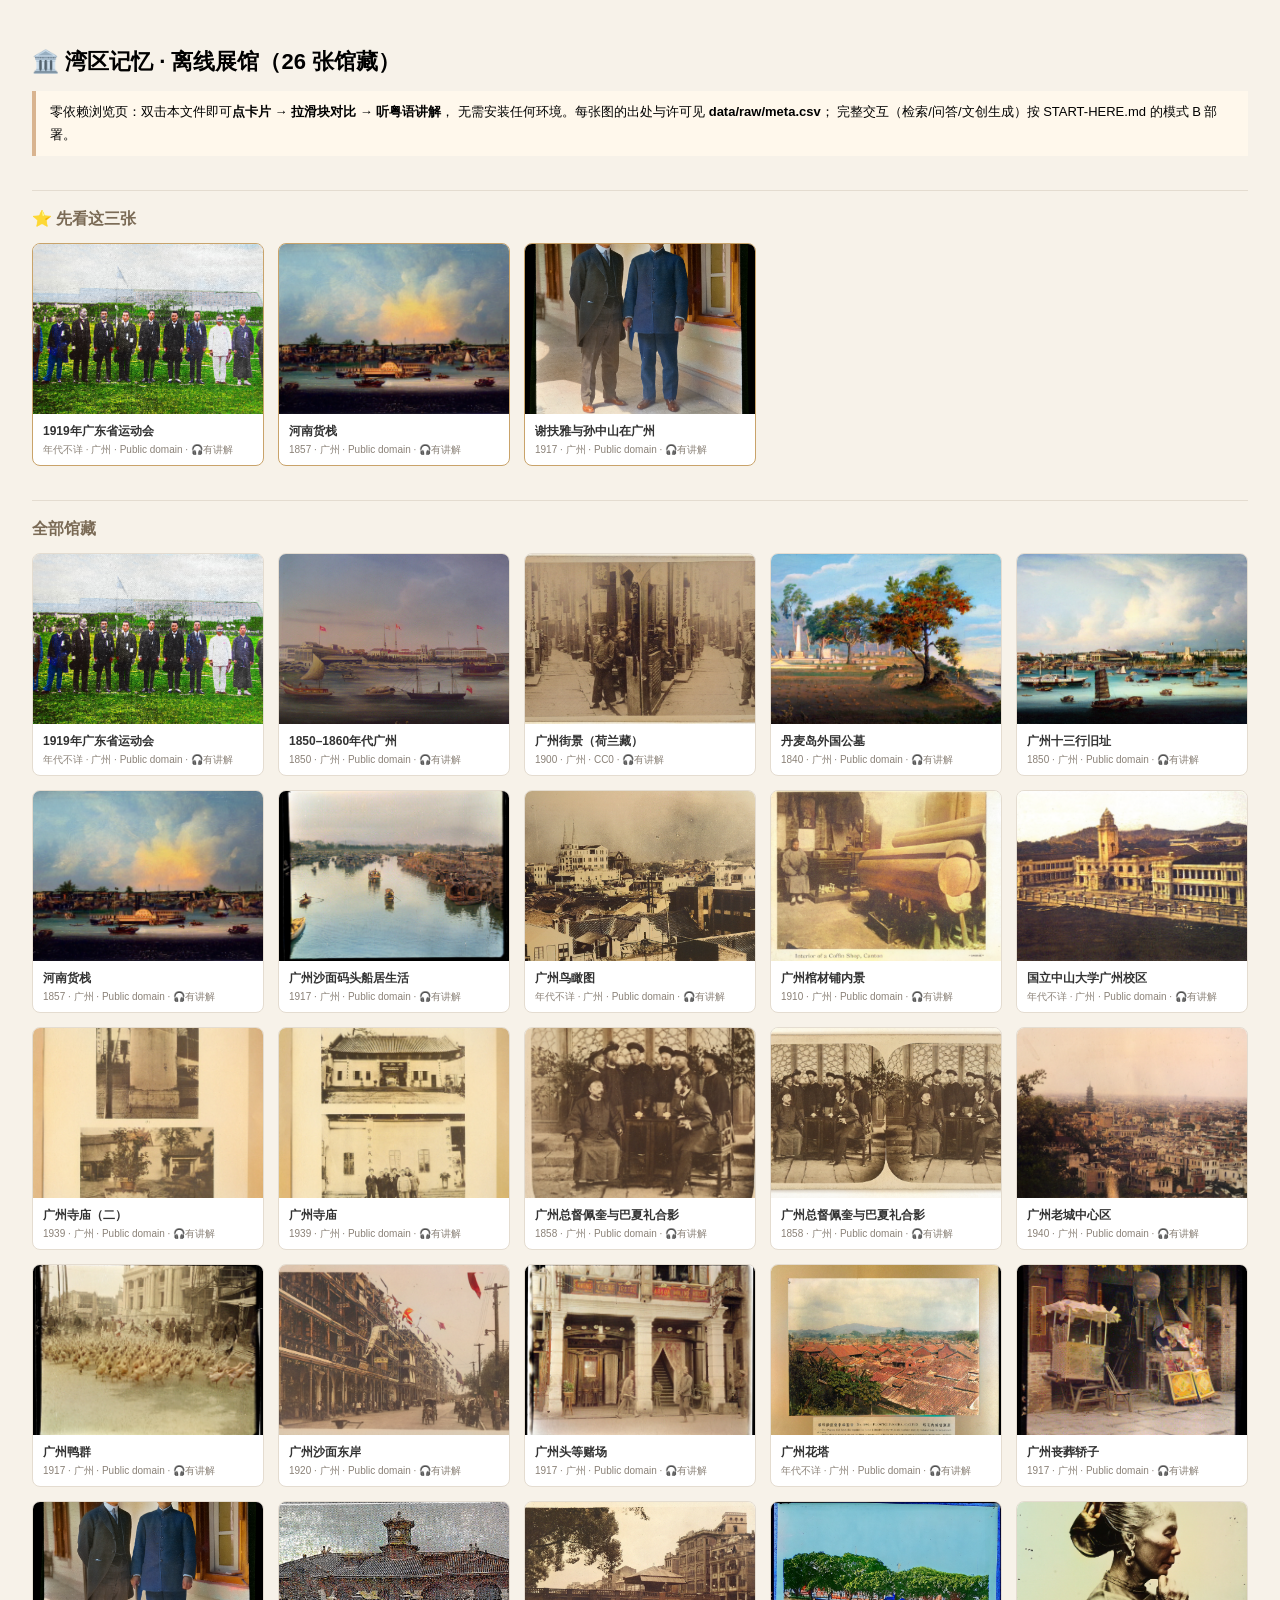
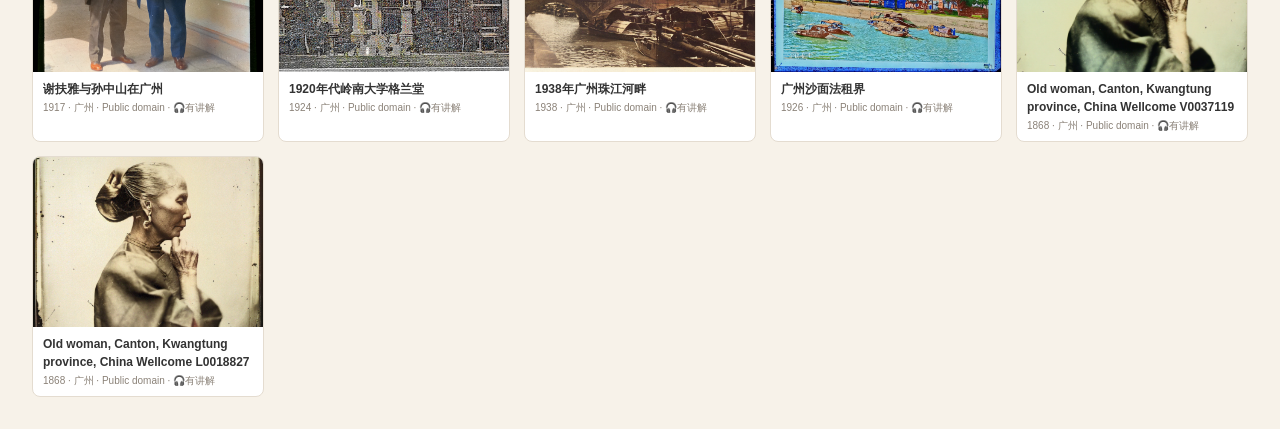
==== commit b92303c3: "chore: 核心成果随库分发策略——选择性纳管26张照片成果与报告(总增量约170MB)" ====
--- a/预览.html
+++ b/预览.html
@@ -39,23 +39,29 @@
 <div id="mask" onclick="closeDetail()"></div>
 <div id="modal"></div>
 <script>
-const DATA = [{"pid": "gz_file1919jpg_006", "zh": "1919年广东省运动会", "year": "年代不详", "loc": "广州", "lic": "Public domain", "src": "https://commons.wikimedia.org/wiki/File:1919廣東省運會.jpg", "best": "enhanced.jpg", "restored": true, "colorized": true, "audio": true, "postcard": true, "postcard_back": true, "slogan": true, "story": "那日，阳光正好，十二位男士在草地上一字排开，西装革履与长衫并立，胸前的白色徽章在微风中轻轻摇曳。旗杆上的旗帜随风猎猎作响，远处的人群模糊而喧嚣。我站在最左侧，手中紧握着礼帽，心中满是激动与忐忑。这是一场重要的仪式，我们为了共同的理想聚在一起。\n\n身旁的老李，穿着一件浅色中式长衫，眼神坚定。他低声说：“老弟，今日之事，定"}, {"pid": "gz_filecantoninthe18506_018", "zh": "1850–1860年代广州", "year": "1850", "loc": "广州", "lic": "Public domain", "src": "https://commons.wikimedia.org/wiki/File:Canton_in_the_1850-60s.jpg", "best": "colorized.jpg", "restored": true, "colorized": true, "audio": true, "postcard": false, "postcard_back": false, "slogan": false, "story": "码头边，一艘艘帆船缓缓靠岸，船上的汉子们穿着深色长衫，汗水浸透了衣背。岸边的西式建筑映着夕阳，英国、美国、丹麦的旗帜在风中猎猎作响。我站在栈桥上，望着这些忙碌的身影，心中涌起一阵莫名的感慨。\n\n不远处，几位穿着传统中式服装的商人在低声交谈，手里拿着账本，眼神中满是精明与算计。他们的背后，是一排红瓦坡顶的建筑，廊柱间透出"}, {"pid": "gz_fileeenstraatinguang_025", "zh": "广州街景（荷兰藏）", "year": "1900", "loc": "广州", "lic": "CC0", "src": "https://commons.wikimedia.org/wiki/File:Een_straat_in_Guangzhou,_China_Kanton._Een_straat_(titel_op_object)_Aardrijkskundige_beeldengalerij,_verzameld_door_M.J._Broekhuijsen,_hoofd_eener_school_te_Amsterdam_(serietitel_op_object)_Collectie_H_(serietitel_op_,_RP-F-F12885.jpg", "best": "colorized.jpg", "restored": true, "colorized": true, "audio": true, "postcard": false, "postcard_back": false, "slogan": false, "story": "石板街上，水渍斑驳，映着晨光。一名身穿深色长衫的男子站在店铺门口，手里握着一卷账本，眼神中透着几分忧虑。他的立领和盘扣在阳光下显得格外庄重，与他身旁那几个剃光头的学徒形成了鲜明对比。学徒们或是低头忙碌，或是好奇地张望，仿佛对街上的热闹景象充满兴趣。\n\n远处，一名女子站在另一家店铺门前，她的长裙随风轻轻摆动，传统发髻上别"}, {"pid": "gz_fileforeigncemeteryo_026", "zh": "丹麦岛外国公墓", "year": "1840", "loc": "广州", "lic": "Public domain", "src": "https://commons.wikimedia.org/wiki/File:Foreign_cemetery_on_Dane's_Island.jpg", "best": "colorized.jpg", "restored": true, "colorized": true, "audio": true, "postcard": false, "postcard_back": false, "slogan": false, "story": "那日，夕阳斜照在河畔公园的纪念碑上，金光洒满了石阶。一位身着长袍的老者静静地站在台阶顶端，目光投向远处停泊的帆船。他的身影与这宁静的景色融为一体，仿佛是这幅画的一部分。\n\n老者的手中握着一串念珠，轻轻摩挲着，眼神中透露出一种淡淡的忧伤。或许他是在回忆往昔的岁月，那些曾在这片土地上发生的往事。草地上的树木随风轻摇，发出沙"}, {"pid": "gz_fileforeignfactorysi_027", "zh": "广州十三行旧址", "year": "1850", "loc": "广州", "lic": "Public domain", "src": "https://commons.wikimedia.org/wiki/File:Foreign_factory_site.jpg", "best": "colorized.jpg", "restored": true, "colorized": true, "audio": true, "postcard": false, "postcard_back": false, "slogan": false, "story": "码头边，蒸汽明轮船的轰鸣声与中式帆船的木桨击水声交织在一起。我站在岸边，望着一艘艘船只缓缓驶入港口，心中涌起一股难以言说的情绪。身旁的老船工穿着传统的中式服装，眼神中透着岁月的沧桑。\n\n“阿辉，今天又来了这么多货，你可得加把劲啊。”老船工拍了拍我的肩膀，声音里带着一丝不易察觉的疲惫。我点了点头，目光却不由自主地被那艘巨"}, {"pid": "gz_filegodownsinhonamjp_031", "zh": "河南货栈", "year": "1857", "loc": "广州", "lic": "Public domain", "src": "https://commons.wikimedia.org/wiki/File:Godowns_in_Honam.jpg", "best": "colorized.jpg", "restored": true, "colorized": true, "audio": true, "postcard": false, "postcard_back": false, "slogan": false, "story": "河边的风带着咸味，一艘标有“WILLAMETTE”的蒸汽船缓缓驶入港口，激起层层波澜。岸边，低矮的岭南传统民居挤挤挨挨，青砖灰瓦间透出岁月的痕迹。船上的人穿着传统的中式服装，忙碌地搬运着货物，脸上满是汗水与尘土。\n\n老李站在船头，目光紧锁着那面飘扬的美国国旗。他曾听父亲说过，这面旗帜代表着远方的国度和无尽的财富。如今，"}, {"pid": "gz_fileboatlifefrombund_034", "zh": "广州沙面码头船居生活", "year": "1917", "loc": "广州", "lic": "Public domain", "src": "https://commons.wikimedia.org/wiki/File:Boat_Life_from_Bund_Canton.jpg", "best": "colorized.jpg", "restored": true, "colorized": true, "audio": true, "postcard": false, "postcard_back": false, "slogan": false, "story": "木桨轻轻拨开水面，荡起一圈圈涟漪。我站在岸边，看着那些穿着深色传统中式服装的成年男性，他们划船的动作熟练而有力。远处山峦在晨雾中若隐若现，仿佛与这片宁静的水面融为一体。一艘小船缓缓靠近码头，船上的人们似乎在低声交谈，偶尔传来几声笑语。岸边简易的建筑和树木映衬着这一幕，显得格外和谐。\n\n我忽然想起小时候，父亲也曾这样划船"}, {"pid": "gz_filecantonbirdseyevi_035", "zh": "广州鸟瞰图", "year": "年代不详", "loc": "广州", "lic": "Public domain", "src": "https://commons.wikimedia.org/wiki/File:Canton_Bird's-eye_view.jpg", "best": "colorized.jpg", "restored": true, "colorized": true, "audio": true, "postcard": false, "postcard_back": false, "slogan": false, "story": "广州的天际线在晨光中缓缓展开，教堂尖塔与在建高楼交相辉映。我站在低矮瓦顶房屋的屋顶上，望着不远处的建筑脚手架，心中五味杂陈。\n\n小时候，这里是一片密集的砖木结构楼房，家家户户的屋顶烟囱升起袅袅炊烟。电线杆和早期电力设施点缀其间，仿佛是城市的脉络。那时候，我和小伙伴们在巷子里追逐嬉戏，欢声笑语回荡在每一个角落。\n\n如今，"}, {"pid": "gz_filecantoninteriorof_036", "zh": "广州棺材铺内景", "year": "1910", "loc": "广州", "lic": "Public domain", "src": "https://commons.wikimedia.org/wiki/File:Canton_Interior_of_a_Coffin_shop.jpg", "best": "colorized.jpg", "restored": true, "colorized": true, "audio": true, "postcard": false, "postcard_back": false, "slogan": false, "story": "柜台旁，他静静地坐着，灰色长袍下摆微微拂过地面。这间棺材铺里，每一具圆头形的木制棺材都散发着淡淡的松香，仿佛在诉说着什么。挂有“福”字的牌匾高悬，白色的烛台静静燃烧，微弱的火光映照在他沧桑的脸庞上。\n\n他是这家店的主人，也是唯一的工人。每天清晨，他都会仔细擦拭每一件陈列品，每一个角落都不放过。偶尔会有客人进来，眼神中带"}, {"pid": "gz_filecantonnationalsu_037", "zh": "国立中山大学广州校区", "year": "年代不详", "loc": "广州", "lic": "Public domain", "src": "https://commons.wikimedia.org/wiki/File:Canton_National_Sun_Yat-sen_University.jpg", "best": "colorized.jpg", "restored": true, "colorized": true, "audio": true, "postcard": false, "postcard_back": false, "slogan": false, "story": "那座塔楼矗立在绿草如茵的中央，仿佛一位沉默的守护者。阳光透过拱形窗户洒在空旷的大厅里，柱廊投下长长的影子。我曾听爷爷说起过这里，他曾在这片草坪上奔跑，追逐着童年的欢笑。那时，沙面还是个充满异国风情的地方，这些建筑就像一扇窗，让人窥见外面的世界。\n\n如今，远处的山丘依旧青翠，但岁月已在这些石墙上刻下了痕迹。每次走过围栏，"}, {"pid": "gz_filecantontemple2jpg_038", "zh": "广州寺庙（二）", "year": "1939", "loc": "广州", "lic": "Public domain", "src": "https://commons.wikimedia.org/wiki/File:Canton_Temple_2.jpg", "best": "colorized.jpg", "restored": true, "colorized": true, "audio": true, "postcard": false, "postcard_back": false, "slogan": false, "story": "香炉轻烟袅袅，石碑上的字迹在岁月的侵蚀下模糊不清。我穿着深色长衫，站在文庙内，凝视着那块元碑。四周静谧，只有偶尔传来的风声和远处的脚步声打破这份宁静。屋顶的飞檐翘角仿佛是历史的笔触，在这片天空下画出一道道悠长的弧线。\n\n我记得小时候，父亲曾带我来过这里，那时他还年轻，指着这块碑告诉我上面刻着的故事。如今，他已不在，只剩"}, {"pid": "gz_filecantontemplejpg_039", "zh": "广州寺庙", "year": "1939", "loc": "广州", "lic": "Public domain", "src": "https://commons.wikimedia.org/wiki/File:Canton_Temple.jpg", "best": "colorized.jpg", "restored": true, "colorized": true, "audio": true, "postcard": false, "postcard_back": false, "slogan": false, "story": "广州文庙前，台阶上站满了人，中山装与长衫交错，西装革履也不少见。我站在人群边缘，望着那扇木门，心中五味杂陈。对联上的“实行三民主义”、“局处仍须努力”仿佛是时代的烙印，沉甸甸地压在每个人心头。\n\n身旁的老李轻轻拍了拍我的肩膀，他穿着一件洗得发白的长衫，眼神中透着坚定。“老张，咱们这一代人，肩上的担子不轻啊。”他低声说道"}, {"pid": "gz_filecantonportraitso_040", "zh": "广州总督佩奎与巴夏礼合影", "year": "1858", "loc": "广州", "lic": "Public domain", "src": "https://commons.wikimedia.org/wiki/File:Canton._Portraits_of_Pey_Kwei,_the_Governor_of_Canton,_Mandarin_of_the_Red_Button,_or_of_the_First_Class,_with_Mr._Commissioner_Parkes,_and_Attendants_on_Pey_Kwei_(cropped).jpg", "best": "colorized.jpg", "restored": true, "colorized": true, "audio": true, "postcard": false, "postcard_back": false, "slogan": false, "story": "庭院里，雕花窗格映着斑驳的光影，石板地面上，几盆绿植静静伫立。年长的华人男性坐在左侧的木椅上，深色长袍马褂显得庄重，瓜皮帽下是岁月雕刻的脸庞。他对面，一位西装革履的西方人正与他交谈，领结整齐，眼神中带着一丝好奇。\n\n五位年轻的华人男子站在一旁，黑色长衫和短袖衣裳交织出青春的气息。他们目光专注，似乎在倾听这场跨越文化的对"}, {"pid": "gz_filecantonportraitso_041", "zh": "广州总督佩奎与巴夏礼合影", "year": "1858", "loc": "广州", "lic": "Public domain", "src": "https://commons.wikimedia.org/wiki/File:Canton._Portraits_of_Pey_Kwei,_the_Governor_of_Canton,_Mandarin_of_the_Red_Button,_or_of_the_First_Class,_with_Mr._Commissioner_Parkes,_and_Attendants_on_Pey_Kwei.jpg", "best": "colorized.jpg", "restored": true, "colorized": true, "audio": true, "postcard": false, "postcard_back": false, "slogan": false, "story": "庭院里，石板地面上的阳光斑驳，左侧坐着的男子身穿中式长袍马褂，蓄须的脸庞透着严肃。他对面的男子则是一身西式西装，留着胡须，手持一张纸，似乎在讨论什么重要事务。六位身穿深色官服、戴瓜皮帽的男子站在他们身后，气氛显得格外肃穆。\n\n我曾听父亲提起过，他曾是那位穿长袍的先生的随从之一。那是一个变革的时代，广州城内外，中西文化交"}, {"pid": "gz_filedowntowncantonjp_042", "zh": "广州老城中心区", "year": "1940", "loc": "广州", "lic": "Public domain", "src": "https://commons.wikimedia.org/wiki/File:Downtown_Canton.jpg", "best": "colorized.jpg", "restored": true, "colorized": true, "audio": true, "postcard": false, "postcard_back": false, "slogan": false, "story": "站在老城区的天台上，我看见一片密密麻麻的老房子。青砖瓦房与西式小楼肩并肩挤在一起，屋顶上的青苔仿佛诉说着岁月的故事。远处那座古塔静静地矗立着，守望着这片土地。电线零星地穿梭其间，像是谁随意丢下的几根线头。\n\n小时候，我和阿婆就住在这样的屋子里。每天清晨，炊烟袅袅升起，整个巷子都弥漫着粥香。那时的我们，总爱爬到天台上去看"}, {"pid": "gz_fileducksofcantonjpg_043", "zh": "广州鸭群", "year": "1917", "loc": "广州", "lic": "Public domain", "src": "https://commons.wikimedia.org/wiki/File:Ducks_of_Canton.jpg", "best": "colorized.jpg", "restored": true, "colorized": true, "audio": true, "postcard": false, "postcard_back": false, "slogan": false, "story": ""}, {"pid": "gz_fileeastbundcantonjp_044", "zh": "广州沙面东岸", "year": "1920", "loc": "广州", "lic": "Public domain", "src": "https://commons.wikimedia.org/wiki/File:East_Bund_Canton.jpg", "best": "colorized.jpg", "restored": true, "colorized": true, "audio": true, "postcard": false, "postcard_back": false, "slogan": false, "story": "街上的旗帜随风飘扬，马蹄声和行人的话语交织成一曲热闹的乐章。我站在“人和”茶楼前，望着来往的人群，心中涌起一股暖流。一位身穿深色长衣的马车夫正忙着招呼客人，头上的帽子在阳光下显得格外醒目。他的脸上洋溢着笑容，仿佛这节日的气息也感染了他。\n\n身旁的骑楼建筑上挂着各式各样的招牌，“新号”、“信记”，这些熟悉的名字让我想起了"}, {"pid": "gz_filefirstclassgambli_045", "zh": "广州头等赌场", "year": "1917", "loc": "广州", "lic": "Public domain", "src": "https://commons.wikimedia.org/wiki/File:First_Class_Gambling_Hall_Canton.jpg", "best": "colorized.jpg", "restored": true, "colorized": true, "audio": true, "postcard": false, "postcard_back": false, "slogan": false, "story": "那日午后，阳光斜洒在青石板路上，斑驳光影中，一串自行车铃声清脆地划破了宁静。老街的巷口，阿婆正坐在竹椅上，摇着蒲扇，目光温柔地落在不远处嬉戏的孩子们身上。她身旁的小木桌上，放着一把旧茶壶，水汽袅袅升起，仿佛在诉说着往昔岁月。\n\n孩子们欢笑声此起彼伏，一个穿着蓝白条纹衫的小男孩忽然跑过来，手中拿着一只纸折的小船，满脸期待"}, {"pid": "gz_fileflowerpagodacant_046", "zh": "广州花塔", "year": "年代不详", "loc": "广州", "lic": "Public domain", "src": "https://commons.wikimedia.org/wiki/File:Flower_Pagoda_Canton.jpg", "best": "colorized.jpg", "restored": true, "colorized": true, "audio": true, "postcard": false, "postcard_back": false, "slogan": false, "story": "那座花塔在屋脊间挺立，像是老城的守望者。我站在高处俯瞰，红瓦屋顶一片连着一片，绿植点缀其间，远处山峦若隐若现。这是广州，一个充满故事的地方。\n\n小时候，爷爷常带我来这儿，指着花塔说：“这塔有几百年的历史了，你曾祖父年轻时还帮着修过呢。”那时我不懂，只觉得那塔楼巍峨而神秘。如今再看，它依然矗立在那里，历经风雨却依旧傲然。"}, {"pid": "gz_filefuneralchaircant_047", "zh": "广州丧葬轿子", "year": "1917", "loc": "广州", "lic": "Public domain", "src": "https://commons.wikimedia.org/wiki/File:Funeral_Chair_Canton.jpg", "best": "colorized.jpg", "restored": true, "colorized": true, "audio": true, "postcard": false, "postcard_back": false, "slogan": false, "story": "罗道馆的木门半掩，一缕斜阳洒在铺石地面上，斑驳光影中，竹制轿子静静地躺在那里，仿佛等待着久未归来的主人。彩绘纸扎品和悬挂的灯笼，在微风中轻轻摇曳，散发出淡淡的香火味。\n\n小时候，我常跟着爷爷来这里，他总是指着那些精美的手工艺品，讲起一个个古老的故事。那时，竹制轿子还常常被租借出去，用于婚庆或祭祀，每次看到它被人抬着走过"}, {"pid": "gz_filegsherwoodeddysun_048", "zh": "谢扶雅与孙中山在广州", "year": "1917", "loc": "广州", "lic": "Public domain", "src": "https://commons.wikimedia.org/wiki/File:G._Sherwood_Eddy_&_Sun_Yat-Sen_in_Canton.jpg", "best": "enhanced.jpg", "restored": true, "colorized": true, "audio": true, "postcard": false, "postcard_back": false, "slogan": false, "story": "阳光透过廊柱，洒在铺砖地面上，留下斑驳的影子。我站在左侧，深色三件套西装笔挺，条纹长裤下的皮鞋擦得锃亮。右侧是我的朋友，一袭深色中式立领长衫，沉稳而儒雅。我们并肩而立，背后是广州特有的西式建筑走廊，窗户透出一丝旧日的宁静。\n\n他轻轻整理了一下衣襟，眼神中闪过一丝不易察觉的忧郁。我知道，这些年里，他在商海中几经沉浮，经历"}, {"pid": "gz_filegranthallcantonc_049", "zh": "1920年代岭南大学格兰堂", "year": "1924", "loc": "广州", "lic": "Public domain", "src": "https://commons.wikimedia.org/wiki/File:Grant_Hall,_Canton_Christian_College,_1920s.jpg", "best": "colorized.jpg", "restored": true, "colorized": true, "audio": true, "postcard": false, "postcard_back": false, "slogan": false, "story": "钟楼的指针停在了午后，阳光透过树梢，斑驳地洒在青石板路上。拱形门廊下，几个穿着长衫和旗袍的男女正低声交谈，他们的影子拉得长长的，与古老的石柱交织在一起。一个年轻女子站在台阶上，微微侧头，似乎在倾听什么。她的旗袍下摆轻轻拂过地面，如同一阵轻风掠过。周围的人群来来往往，有人驻足拍照，有人匆匆而过，但那女子仿佛置身事外，眼中"}, {"pid": "gz_fileatariveringuangz_054", "zh": "1938年广州珠江河畔", "year": "1938", "loc": "广州", "lic": "Public domain", "src": "https://commons.wikimedia.org/wiki/File:At_a_river_in_Guangzhou_1938.jpg", "best": "colorized.jpg", "restored": true, "colorized": true, "audio": true, "postcard": false, "postcard_back": false, "slogan": false, "story": "石桥下，河水悠悠，带顶棚的木船静静地泊在岸边。船头站着一位穿深色长衫、戴宽边帽的男人，目光投向远处。他叫阿明，是这条河上的老船夫。每天清晨，他都会在这条熟悉的河道上穿梭，运送着各式各样的货物和行人。\n\n今天，船尾坐着一个戴斗笠的男子，两人沉默无言。阿明记得，多年前的一个夏天，也是这样的天气，他在同一艘船上载过一位年轻女"}, {"pid": "gz_filecantonconcession_055", "zh": "广州沙面法租界", "year": "1926", "loc": "广州", "lic": "Public domain", "src": "https://commons.wikimedia.org/wiki/File:Canton_(concession_française_de)_Shameen_(Massiot)_-_btv1b53167439j.jpg", "best": "enhanced.jpg", "restored": true, "colorized": true, "audio": true, "postcard": true, "postcard_back": true, "slogan": true, "story": "河岸边，木船静静地停泊着，树影婆娑。我沿着石砌堤岸慢慢走，脚下的青石板已被岁月磨得光滑。不远处，一个穿着传统长衫的人坐在长椅上，目光投向水面。他的身影在阳光下拉得很长，仿佛与这片宁静融为一体。\n\n船上的人正在忙碌，深色的传统服饰映衬着他们朴实的面孔。他们的动作熟练而有力，似乎每一桨都划出了生活的韵律。偶尔，一阵微风吹过"}, {"pid": "commons_old_woman_canton_kwangtung_province_chin_25997", "zh": "Old woman, Canton, Kwangtung province, China Wellcome V0037119", "year": "1868", "loc": "广州", "lic": "Public domain", "src": "https://commons.wikimedia.org/wiki/File:Old_woman,_Canton,_Kwangtung_province,_China_Wellcome_V0037119.jpg", "best": "colorized.jpg", "restored": true, "colorized": true, "audio": true, "postcard": false, "postcard_back": false, "slogan": false, "story": "她静静地坐在那里，手托着下巴，眼神望向远方。那盘起的发髻一丝不苟，耳坠轻轻摇曳，仿佛在诉说着岁月的故事。深色的传统上衣紧紧包裹着她瘦削的身躯，领口紧束，袖口宽大，透露出一种庄重与典雅。\n\n我走近些，仔细打量她的面容。皱纹如细密的河流，刻画出她一生的沧桑。那一刻，她的眼神里似乎藏着无数未说出口的话语，让人忍不住想要倾听。"}, {"pid": "commons_old_woman_canton_kwangtung_province_chin_26000", "zh": "Old woman, Canton, Kwangtung province, China Wellcome L0018827", "year": "1868", "loc": "广州", "lic": "Public domain", "src": "https://commons.wikimedia.org/wiki/File:Old_woman,_Canton,_Kwangtung_province,_China_Wellcome_L0018827.jpg", "best": "colorized.jpg", "restored": true, "colorized": true, "audio": true, "postcard": false, "postcard_back": false, "slogan": false, "story": "老街巷口，那棵大榕树下，阿婆的凉茶摊总是热热闹闹。她坐在小板凳上，手里摇着蒲扇，笑眯眯地看着过往行人。孩子们围着她，叽叽喳喳地讲着学校里的趣事，阿婆听得津津有味，不时插上几句逗乐的话。不远处，几个老人围坐在一起，打牌、聊天，偶尔传来一阵爽朗的笑声。阿婆的凉茶香飘四溢，一杯杯递到大家手中，仿佛能驱散夏日的燥热。阳光透过树"}];
+const DATA = [{"pid": "gz_file1919jpg_006", "zh": "1919年广东省运动会", "year": "年代不详", "loc": "广州", "lic": "Public domain", "src": "https://commons.wikimedia.org/wiki/File:1919廣東省運會.jpg", "best": "enhanced.jpg", "restored": true, "raw": "data/raw/gz_file1919jpg_006.jpg", "colorized": true, "audio": true, "postcard": true, "postcard_back": true, "slogan": true, "story": "那日，阳光正好，十二位男士在草地上一字排开，西装革履与长衫并立，胸前的白色徽章在微风中轻轻摇曳。旗杆上的旗帜随风猎猎作响，远处的人群模糊而喧嚣。我站在最左侧，手中紧握着礼帽，心中满是激动与忐忑。这是一场重要的仪式，我们为了共同的理想聚在一起。\n\n身旁的老李，穿着一件浅色中式长衫，眼神坚定。他低声说：“老弟，今日之事，定"}, {"pid": "gz_filecantoninthe18506_018", "zh": "1850–1860年代广州", "year": "1850", "loc": "广州", "lic": "Public domain", "src": "https://commons.wikimedia.org/wiki/File:Canton_in_the_1850-60s.jpg", "best": "colorized.jpg", "restored": true, "raw": "data/raw/gz_filecantoninthe18506_018.jpg", "colorized": true, "audio": true, "postcard": false, "postcard_back": false, "slogan": false, "story": "码头边，一艘艘帆船缓缓靠岸，船上的汉子们穿着深色长衫，汗水浸透了衣背。岸边的西式建筑映着夕阳，英国、美国、丹麦的旗帜在风中猎猎作响。我站在栈桥上，望着这些忙碌的身影，心中涌起一阵莫名的感慨。\n\n不远处，几位穿着传统中式服装的商人在低声交谈，手里拿着账本，眼神中满是精明与算计。他们的背后，是一排红瓦坡顶的建筑，廊柱间透出"}, {"pid": "gz_fileeenstraatinguang_025", "zh": "广州街景（荷兰藏）", "year": "1900", "loc": "广州", "lic": "CC0", "src": "https://commons.wikimedia.org/wiki/File:Een_straat_in_Guangzhou,_China_Kanton._Een_straat_(titel_op_object)_Aardrijkskundige_beeldengalerij,_verzameld_door_M.J._Broekhuijsen,_hoofd_eener_school_te_Amsterdam_(serietitel_op_object)_Collectie_H_(serietitel_op_,_RP-F-F12885.jpg", "best": "colorized.jpg", "restored": true, "raw": "data/raw/gz_fileeenstraatinguang_025.jpg", "colorized": true, "audio": true, "postcard": false, "postcard_back": false, "slogan": false, "story": "石板街上，水渍斑驳，映着晨光。一名身穿深色长衫的男子站在店铺门口，手里握着一卷账本，眼神中透着几分忧虑。他的立领和盘扣在阳光下显得格外庄重，与他身旁那几个剃光头的学徒形成了鲜明对比。学徒们或是低头忙碌，或是好奇地张望，仿佛对街上的热闹景象充满兴趣。\n\n远处，一名女子站在另一家店铺门前，她的长裙随风轻轻摆动，传统发髻上别"}, {"pid": "gz_fileforeigncemeteryo_026", "zh": "丹麦岛外国公墓", "year": "1840", "loc": "广州", "lic": "Public domain", "src": "https://commons.wikimedia.org/wiki/File:Foreign_cemetery_on_Dane's_Island.jpg", "best": "colorized.jpg", "restored": true, "raw": "data/raw/gz_fileforeigncemeteryo_026.jpg", "colorized": true, "audio": true, "postcard": false, "postcard_back": false, "slogan": false, "story": "那日，夕阳斜照在河畔公园的纪念碑上，金光洒满了石阶。一位身着长袍的老者静静地站在台阶顶端，目光投向远处停泊的帆船。他的身影与这宁静的景色融为一体，仿佛是这幅画的一部分。\n\n老者的手中握着一串念珠，轻轻摩挲着，眼神中透露出一种淡淡的忧伤。或许他是在回忆往昔的岁月，那些曾在这片土地上发生的往事。草地上的树木随风轻摇，发出沙"}, {"pid": "gz_fileforeignfactorysi_027", "zh": "广州十三行旧址", "year": "1850", "loc": "广州", "lic": "Public domain", "src": "https://commons.wikimedia.org/wiki/File:Foreign_factory_site.jpg", "best": "colorized.jpg", "restored": true, "raw": "data/raw/gz_fileforeignfactorysi_027.jpg", "colorized": true, "audio": true, "postcard": false, "postcard_back": false, "slogan": false, "story": "码头边，蒸汽明轮船的轰鸣声与中式帆船的木桨击水声交织在一起。我站在岸边，望着一艘艘船只缓缓驶入港口，心中涌起一股难以言说的情绪。身旁的老船工穿着传统的中式服装，眼神中透着岁月的沧桑。\n\n“阿辉，今天又来了这么多货，你可得加把劲啊。”老船工拍了拍我的肩膀，声音里带着一丝不易察觉的疲惫。我点了点头，目光却不由自主地被那艘巨"}, {"pid": "gz_filegodownsinhonamjp_031", "zh": "河南货栈", "year": "1857", "loc": "广州", "lic": "Public domain", "src": "https://commons.wikimedia.org/wiki/File:Godowns_in_Honam.jpg", "best": "colorized.jpg", "restored": true, "raw": "data/raw/gz_filegodownsinhonamjp_031.jpg", "colorized": true, "audio": true, "postcard": false, "postcard_back": false, "slogan": false, "story": "河边的风带着咸味，一艘标有“WILLAMETTE”的蒸汽船缓缓驶入港口，激起层层波澜。岸边，低矮的岭南传统民居挤挤挨挨，青砖灰瓦间透出岁月的痕迹。船上的人穿着传统的中式服装，忙碌地搬运着货物，脸上满是汗水与尘土。\n\n老李站在船头，目光紧锁着那面飘扬的美国国旗。他曾听父亲说过，这面旗帜代表着远方的国度和无尽的财富。如今，"}, {"pid": "gz_fileboatlifefrombund_034", "zh": "广州沙面码头船居生活", "year": "1917", "loc": "广州", "lic": "Public domain", "src": "https://commons.wikimedia.org/wiki/File:Boat_Life_from_Bund_Canton.jpg", "best": "colorized.jpg", "restored": true, "raw": "data/raw/gz_fileboatlifefrombund_034.jpg", "colorized": true, "audio": true, "postcard": false, "postcard_back": false, "slogan": false, "story": "木桨轻轻拨开水面，荡起一圈圈涟漪。我站在岸边，看着那些穿着深色传统中式服装的成年男性，他们划船的动作熟练而有力。远处山峦在晨雾中若隐若现，仿佛与这片宁静的水面融为一体。一艘小船缓缓靠近码头，船上的人们似乎在低声交谈，偶尔传来几声笑语。岸边简易的建筑和树木映衬着这一幕，显得格外和谐。\n\n我忽然想起小时候，父亲也曾这样划船"}, {"pid": "gz_filecantonbirdseyevi_035", "zh": "广州鸟瞰图", "year": "年代不详", "loc": "广州", "lic": "Public domain", "src": "https://commons.wikimedia.org/wiki/File:Canton_Bird's-eye_view.jpg", "best": "colorized.jpg", "restored": true, "raw": "data/raw/gz_filecantonbirdseyevi_035.jpg", "colorized": true, "audio": true, "postcard": false, "postcard_back": false, "slogan": false, "story": "广州的天际线在晨光中缓缓展开，教堂尖塔与在建高楼交相辉映。我站在低矮瓦顶房屋的屋顶上，望着不远处的建筑脚手架，心中五味杂陈。\n\n小时候，这里是一片密集的砖木结构楼房，家家户户的屋顶烟囱升起袅袅炊烟。电线杆和早期电力设施点缀其间，仿佛是城市的脉络。那时候，我和小伙伴们在巷子里追逐嬉戏，欢声笑语回荡在每一个角落。\n\n如今，"}, {"pid": "gz_filecantoninteriorof_036", "zh": "广州棺材铺内景", "year": "1910", "loc": "广州", "lic": "Public domain", "src": "https://commons.wikimedia.org/wiki/File:Canton_Interior_of_a_Coffin_shop.jpg", "best": "colorized.jpg", "restored": true, "raw": "data/raw/gz_filecantoninteriorof_036.jpg", "colorized": true, "audio": true, "postcard": false, "postcard_back": false, "slogan": false, "story": "柜台旁，他静静地坐着，灰色长袍下摆微微拂过地面。这间棺材铺里，每一具圆头形的木制棺材都散发着淡淡的松香，仿佛在诉说着什么。挂有“福”字的牌匾高悬，白色的烛台静静燃烧，微弱的火光映照在他沧桑的脸庞上。\n\n他是这家店的主人，也是唯一的工人。每天清晨，他都会仔细擦拭每一件陈列品，每一个角落都不放过。偶尔会有客人进来，眼神中带"}, {"pid": "gz_filecantonnationalsu_037", "zh": "国立中山大学广州校区", "year": "年代不详", "loc": "广州", "lic": "Public domain", "src": "https://commons.wikimedia.org/wiki/File:Canton_National_Sun_Yat-sen_University.jpg", "best": "colorized.jpg", "restored": true, "raw": "data/raw/gz_filecantonnationalsu_037.jpg", "colorized": true, "audio": true, "postcard": false, "postcard_back": false, "slogan": false, "story": "那座塔楼矗立在绿草如茵的中央，仿佛一位沉默的守护者。阳光透过拱形窗户洒在空旷的大厅里，柱廊投下长长的影子。我曾听爷爷说起过这里，他曾在这片草坪上奔跑，追逐着童年的欢笑。那时，沙面还是个充满异国风情的地方，这些建筑就像一扇窗，让人窥见外面的世界。\n\n如今，远处的山丘依旧青翠，但岁月已在这些石墙上刻下了痕迹。每次走过围栏，"}, {"pid": "gz_filecantontemple2jpg_038", "zh": "广州寺庙（二）", "year": "1939", "loc": "广州", "lic": "Public domain", "src": "https://commons.wikimedia.org/wiki/File:Canton_Temple_2.jpg", "best": "colorized.jpg", "restored": true, "raw": "data/raw/gz_filecantontemple2jpg_038.jpg", "colorized": true, "audio": true, "postcard": false, "postcard_back": false, "slogan": false, "story": "香炉轻烟袅袅，石碑上的字迹在岁月的侵蚀下模糊不清。我穿着深色长衫，站在文庙内，凝视着那块元碑。四周静谧，只有偶尔传来的风声和远处的脚步声打破这份宁静。屋顶的飞檐翘角仿佛是历史的笔触，在这片天空下画出一道道悠长的弧线。\n\n我记得小时候，父亲曾带我来过这里，那时他还年轻，指着这块碑告诉我上面刻着的故事。如今，他已不在，只剩"}, {"pid": "gz_filecantontemplejpg_039", "zh": "广州寺庙", "year": "1939", "loc": "广州", "lic": "Public domain", "src": "https://commons.wikimedia.org/wiki/File:Canton_Temple.jpg", "best": "colorized.jpg", "restored": true, "raw": "data/raw/gz_filecantontemplejpg_039.jpg", "colorized": true, "audio": true, "postcard": false, "postcard_back": false, "slogan": false, "story": "广州文庙前，台阶上站满了人，中山装与长衫交错，西装革履也不少见。我站在人群边缘，望着那扇木门，心中五味杂陈。对联上的“实行三民主义”、“局处仍须努力”仿佛是时代的烙印，沉甸甸地压在每个人心头。\n\n身旁的老李轻轻拍了拍我的肩膀，他穿着一件洗得发白的长衫，眼神中透着坚定。“老张，咱们这一代人，肩上的担子不轻啊。”他低声说道"}, {"pid": "gz_filecantonportraitso_040", "zh": "广州总督佩奎与巴夏礼合影", "year": "1858", "loc": "广州", "lic": "Public domain", "src": "https://commons.wikimedia.org/wiki/File:Canton._Portraits_of_Pey_Kwei,_the_Governor_of_Canton,_Mandarin_of_the_Red_Button,_or_of_the_First_Class,_with_Mr._Commissioner_Parkes,_and_Attendants_on_Pey_Kwei_(cropped).jpg", "best": "colorized.jpg", "restored": true, "raw": "data/raw/gz_filecantonportraitso_040.jpg", "colorized": true, "audio": true, "postcard": false, "postcard_back": false, "slogan": false, "story": "庭院里，雕花窗格映着斑驳的光影，石板地面上，几盆绿植静静伫立。年长的华人男性坐在左侧的木椅上，深色长袍马褂显得庄重，瓜皮帽下是岁月雕刻的脸庞。他对面，一位西装革履的西方人正与他交谈，领结整齐，眼神中带着一丝好奇。\n\n五位年轻的华人男子站在一旁，黑色长衫和短袖衣裳交织出青春的气息。他们目光专注，似乎在倾听这场跨越文化的对"}, {"pid": "gz_filecantonportraitso_041", "zh": "广州总督佩奎与巴夏礼合影", "year": "1858", "loc": "广州", "lic": "Public domain", "src": "https://commons.wikimedia.org/wiki/File:Canton._Portraits_of_Pey_Kwei,_the_Governor_of_Canton,_Mandarin_of_the_Red_Button,_or_of_the_First_Class,_with_Mr._Commissioner_Parkes,_and_Attendants_on_Pey_Kwei.jpg", "best": "colorized.jpg", "restored": true, "raw": "data/raw/gz_filecantonportraitso_041.jpg", "colorized": true, "audio": true, "postcard": false, "postcard_back": false, "slogan": false, "story": "庭院里，石板地面上的阳光斑驳，左侧坐着的男子身穿中式长袍马褂，蓄须的脸庞透着严肃。他对面的男子则是一身西式西装，留着胡须，手持一张纸，似乎在讨论什么重要事务。六位身穿深色官服、戴瓜皮帽的男子站在他们身后，气氛显得格外肃穆。\n\n我曾听父亲提起过，他曾是那位穿长袍的先生的随从之一。那是一个变革的时代，广州城内外，中西文化交"}, {"pid": "gz_filedowntowncantonjp_042", "zh": "广州老城中心区", "year": "1940", "loc": "广州", "lic": "Public domain", "src": "https://commons.wikimedia.org/wiki/File:Downtown_Canton.jpg", "best": "colorized.jpg", "restored": true, "raw": "data/raw/gz_filedowntowncantonjp_042.jpg", "colorized": true, "audio": true, "postcard": false, "postcard_back": false, "slogan": false, "story": "站在老城区的天台上，我看见一片密密麻麻的老房子。青砖瓦房与西式小楼肩并肩挤在一起，屋顶上的青苔仿佛诉说着岁月的故事。远处那座古塔静静地矗立着，守望着这片土地。电线零星地穿梭其间，像是谁随意丢下的几根线头。\n\n小时候，我和阿婆就住在这样的屋子里。每天清晨，炊烟袅袅升起，整个巷子都弥漫着粥香。那时的我们，总爱爬到天台上去看"}, {"pid": "gz_fileducksofcantonjpg_043", "zh": "广州鸭群", "year": "1917", "loc": "广州", "lic": "Public domain", "src": "https://commons.wikimedia.org/wiki/File:Ducks_of_Canton.jpg", "best": "colorized.jpg", "restored": true, "raw": "data/raw/gz_fileducksofcantonjpg_043.jpg", "colorized": true, "audio": true, "postcard": false, "postcard_back": false, "slogan": false, "story": ""}, {"pid": "gz_fileeastbundcantonjp_044", "zh": "广州沙面东岸", "year": "1920", "loc": "广州", "lic": "Public domain", "src": "https://commons.wikimedia.org/wiki/File:East_Bund_Canton.jpg", "best": "colorized.jpg", "restored": true, "raw": "data/raw/gz_fileeastbundcantonjp_044.jpg", "colorized": true, "audio": true, "postcard": false, "postcard_back": false, "slogan": false, "story": "街上的旗帜随风飘扬，马蹄声和行人的话语交织成一曲热闹的乐章。我站在“人和”茶楼前，望着来往的人群，心中涌起一股暖流。一位身穿深色长衣的马车夫正忙着招呼客人，头上的帽子在阳光下显得格外醒目。他的脸上洋溢着笑容，仿佛这节日的气息也感染了他。\n\n身旁的骑楼建筑上挂着各式各样的招牌，“新号”、“信记”，这些熟悉的名字让我想起了"}, {"pid": "gz_filefirstclassgambli_045", "zh": "广州头等赌场", "year": "1917", "loc": "广州", "lic": "Public domain", "src": "https://commons.wikimedia.org/wiki/File:First_Class_Gambling_Hall_Canton.jpg", "best": "colorized.jpg", "restored": true, "raw": "data/raw/gz_filefirstclassgambli_045.jpg", "colorized": true, "audio": true, "postcard": false, "postcard_back": false, "slogan": false, "story": "那日午后，阳光斜洒在青石板路上，斑驳光影中，一串自行车铃声清脆地划破了宁静。老街的巷口，阿婆正坐在竹椅上，摇着蒲扇，目光温柔地落在不远处嬉戏的孩子们身上。她身旁的小木桌上，放着一把旧茶壶，水汽袅袅升起，仿佛在诉说着往昔岁月。\n\n孩子们欢笑声此起彼伏，一个穿着蓝白条纹衫的小男孩忽然跑过来，手中拿着一只纸折的小船，满脸期待"}, {"pid": "gz_fileflowerpagodacant_046", "zh": "广州花塔", "year": "年代不详", "loc": "广州", "lic": "Public domain", "src": "https://commons.wikimedia.org/wiki/File:Flower_Pagoda_Canton.jpg", "best": "colorized.jpg", "restored": true, "raw": "data/raw/gz_fileflowerpagodacant_046.jpg", "colorized": true, "audio": true, "postcard": false, "postcard_back": false, "slogan": false, "story": "那座花塔在屋脊间挺立，像是老城的守望者。我站在高处俯瞰，红瓦屋顶一片连着一片，绿植点缀其间，远处山峦若隐若现。这是广州，一个充满故事的地方。\n\n小时候，爷爷常带我来这儿，指着花塔说：“这塔有几百年的历史了，你曾祖父年轻时还帮着修过呢。”那时我不懂，只觉得那塔楼巍峨而神秘。如今再看，它依然矗立在那里，历经风雨却依旧傲然。"}, {"pid": "gz_filefuneralchaircant_047", "zh": "广州丧葬轿子", "year": "1917", "loc": "广州", "lic": "Public domain", "src": "https://commons.wikimedia.org/wiki/File:Funeral_Chair_Canton.jpg", "best": "colorized.jpg", "restored": true, "raw": "data/raw/gz_filefuneralchaircant_047.jpg", "colorized": true, "audio": true, "postcard": false, "postcard_back": false, "slogan": false, "story": "罗道馆的木门半掩，一缕斜阳洒在铺石地面上，斑驳光影中，竹制轿子静静地躺在那里，仿佛等待着久未归来的主人。彩绘纸扎品和悬挂的灯笼，在微风中轻轻摇曳，散发出淡淡的香火味。\n\n小时候，我常跟着爷爷来这里，他总是指着那些精美的手工艺品，讲起一个个古老的故事。那时，竹制轿子还常常被租借出去，用于婚庆或祭祀，每次看到它被人抬着走过"}, {"pid": "gz_filegsherwoodeddysun_048", "zh": "谢扶雅与孙中山在广州", "year": "1917", "loc": "广州", "lic": "Public domain", "src": "https://commons.wikimedia.org/wiki/File:G._Sherwood_Eddy_&_Sun_Yat-Sen_in_Canton.jpg", "best": "enhanced.jpg", "restored": true, "raw": "data/raw/gz_filegsherwoodeddysun_048.jpg", "colorized": true, "audio": true, "postcard": false, "postcard_back": false, "slogan": false, "story": "阳光透过廊柱，洒在铺砖地面上，留下斑驳的影子。我站在左侧，深色三件套西装笔挺，条纹长裤下的皮鞋擦得锃亮。右侧是我的朋友，一袭深色中式立领长衫，沉稳而儒雅。我们并肩而立，背后是广州特有的西式建筑走廊，窗户透出一丝旧日的宁静。\n\n他轻轻整理了一下衣襟，眼神中闪过一丝不易察觉的忧郁。我知道，这些年里，他在商海中几经沉浮，经历"}, {"pid": "gz_filegranthallcantonc_049", "zh": "1920年代岭南大学格兰堂", "year": "1924", "loc": "广州", "lic": "Public domain", "src": "https://commons.wikimedia.org/wiki/File:Grant_Hall,_Canton_Christian_College,_1920s.jpg", "best": "colorized.jpg", "restored": true, "raw": "data/raw/gz_filegranthallcantonc_049.jpg", "colorized": true, "audio": true, "postcard": false, "postcard_back": false, "slogan": false, "story": "钟楼的指针停在了午后，阳光透过树梢，斑驳地洒在青石板路上。拱形门廊下，几个穿着长衫和旗袍的男女正低声交谈，他们的影子拉得长长的，与古老的石柱交织在一起。一个年轻女子站在台阶上，微微侧头，似乎在倾听什么。她的旗袍下摆轻轻拂过地面，如同一阵轻风掠过。周围的人群来来往往，有人驻足拍照，有人匆匆而过，但那女子仿佛置身事外，眼中"}, {"pid": "gz_fileatariveringuangz_054", "zh": "1938年广州珠江河畔", "year": "1938", "loc": "广州", "lic": "Public domain", "src": "https://commons.wikimedia.org/wiki/File:At_a_river_in_Guangzhou_1938.jpg", "best": "colorized.jpg", "restored": true, "raw": "data/raw/gz_fileatariveringuangz_054.jpg", "colorized": true, "audio": true, "postcard": false, "postcard_back": false, "slogan": false, "story": "石桥下，河水悠悠，带顶棚的木船静静地泊在岸边。船头站着一位穿深色长衫、戴宽边帽的男人，目光投向远处。他叫阿明，是这条河上的老船夫。每天清晨，他都会在这条熟悉的河道上穿梭，运送着各式各样的货物和行人。\n\n今天，船尾坐着一个戴斗笠的男子，两人沉默无言。阿明记得，多年前的一个夏天，也是这样的天气，他在同一艘船上载过一位年轻女"}, {"pid": "gz_filecantonconcession_055", "zh": "广州沙面法租界", "year": "1926", "loc": "广州", "lic": "Public domain", "src": "https://commons.wikimedia.org/wiki/File:Canton_(concession_française_de)_Shameen_(Massiot)_-_btv1b53167439j.jpg", "best": "enhanced.jpg", "restored": true, "raw": "data/raw/gz_filecantonconcession_055.jpg", "colorized": true, "audio": true, "postcard": true, "postcard_back": true, "slogan": true, "story": "河岸边，木船静静地停泊着，树影婆娑。我沿着石砌堤岸慢慢走，脚下的青石板已被岁月磨得光滑。不远处，一个穿着传统长衫的人坐在长椅上，目光投向水面。他的身影在阳光下拉得很长，仿佛与这片宁静融为一体。\n\n船上的人正在忙碌，深色的传统服饰映衬着他们朴实的面孔。他们的动作熟练而有力，似乎每一桨都划出了生活的韵律。偶尔，一阵微风吹过"}, {"pid": "commons_old_woman_canton_kwangtung_province_chin_25997", "zh": "Old woman, Canton, Kwangtung province, China Wellcome V0037119", "year": "1868", "loc": "广州", "lic": "Public domain", "src": "https://commons.wikimedia.org/wiki/File:Old_woman,_Canton,_Kwangtung_province,_China_Wellcome_V0037119.jpg", "best": "colorized.jpg", "restored": true, "raw": "data/raw/commons_old_woman_canton_kwangtung_province_chin_25997.jpg", "colorized": true, "audio": true, "postcard": false, "postcard_back": false, "slogan": false, "story": "她静静地坐在那里，手托着下巴，眼神望向远方。那盘起的发髻一丝不苟，耳坠轻轻摇曳，仿佛在诉说着岁月的故事。深色的传统上衣紧紧包裹着她瘦削的身躯，领口紧束，袖口宽大，透露出一种庄重与典雅。\n\n我走近些，仔细打量她的面容。皱纹如细密的河流，刻画出她一生的沧桑。那一刻，她的眼神里似乎藏着无数未说出口的话语，让人忍不住想要倾听。"}, {"pid": "commons_old_woman_canton_kwangtung_province_chin_26000", "zh": "Old woman, Canton, Kwangtung province, China Wellcome L0018827", "year": "1868", "loc": "广州", "lic": "Public domain", "src": "https://commons.wikimedia.org/wiki/File:Old_woman,_Canton,_Kwangtung_province,_China_Wellcome_L0018827.jpg", "best": "colorized.jpg", "restored": true, "raw": "data/raw/commons_old_woman_canton_kwangtung_province_chin_26000.jpg", "colorized": true, "audio": true, "postcard": false, "postcard_back": false, "slogan": false, "story": "老街巷口，那棵大榕树下，阿婆的凉茶摊总是热热闹闹。她坐在小板凳上，手里摇着蒲扇，笑眯眯地看着过往行人。孩子们围着她，叽叽喳喳地讲着学校里的趣事，阿婆听得津津有味，不时插上几句逗乐的话。不远处，几个老人围坐在一起，打牌、聊天，偶尔传来一阵爽朗的笑声。阿婆的凉茶香飘四溢，一杯杯递到大家手中，仿佛能驱散夏日的燥热。阳光透过树"}];
 function openDetail(pid){
   const it = DATA.find(x => x.pid === pid);
-  const cmpLeft = it.restored ? 'restored.jpg' : it.best;
+  const cmpLeft = it.restored ? 'restored.jpg'
+                : (it.raw ? it.raw.replace(/^data\/raw\//, '') : '');
+  const cmpBase = it.restored
+    ? `data/processed/${it.pid}/` : 'data/raw/';
   const cmpRight = it.colorized ? 'colorized.jpg' : it.best;
   let cmp = '';
-  if (cmpLeft !== cmpRight) {
+  if (cmpLeft && cmpLeft !== cmpRight) {
     cmp = `<div class="cmp" id="cmp">
-      <img src="data/processed/${it.pid}/${cmpLeft}" alt="修复前">
-      <img class="b" id="layB" src="data/processed/${it.pid}/${cmpRight}" alt="上色后">
+      <img src="${cmpBase}${cmpLeft}" alt="上色前">
+      <img class="b" id="layB"
+           src="data/processed/${it.pid}/${cmpRight}" alt="上色后">
       </div>
       <input type="range" min="0" max="100" value="50"
         oninput="document.getElementById('layB').style.clipPath=
           'inset(0 '+(100-this.value)+'% 0 0)'">
-      <div class="lbl">左拖=修复灰度原图，右拉=AI 上色</div>`;
+      <div class="lbl">左拖=上色前，右拉=AI 上色
+        ${it.restored ? '（修复灰度）' : '（原始扫描件）'}</div>`;
   } else {
-    cmp = `<div class="cmp"><img src="data/processed/${it.pid}/${it.best}"></div>`;
+    cmp = `<div class="cmp"><img
+      src="data/processed/${it.pid}/${it.best}"></div>`;
   }
   const audio = it.audio
     ? `<p><b>🎧 粤语讲解：</b><br><audio controls preload="none"
